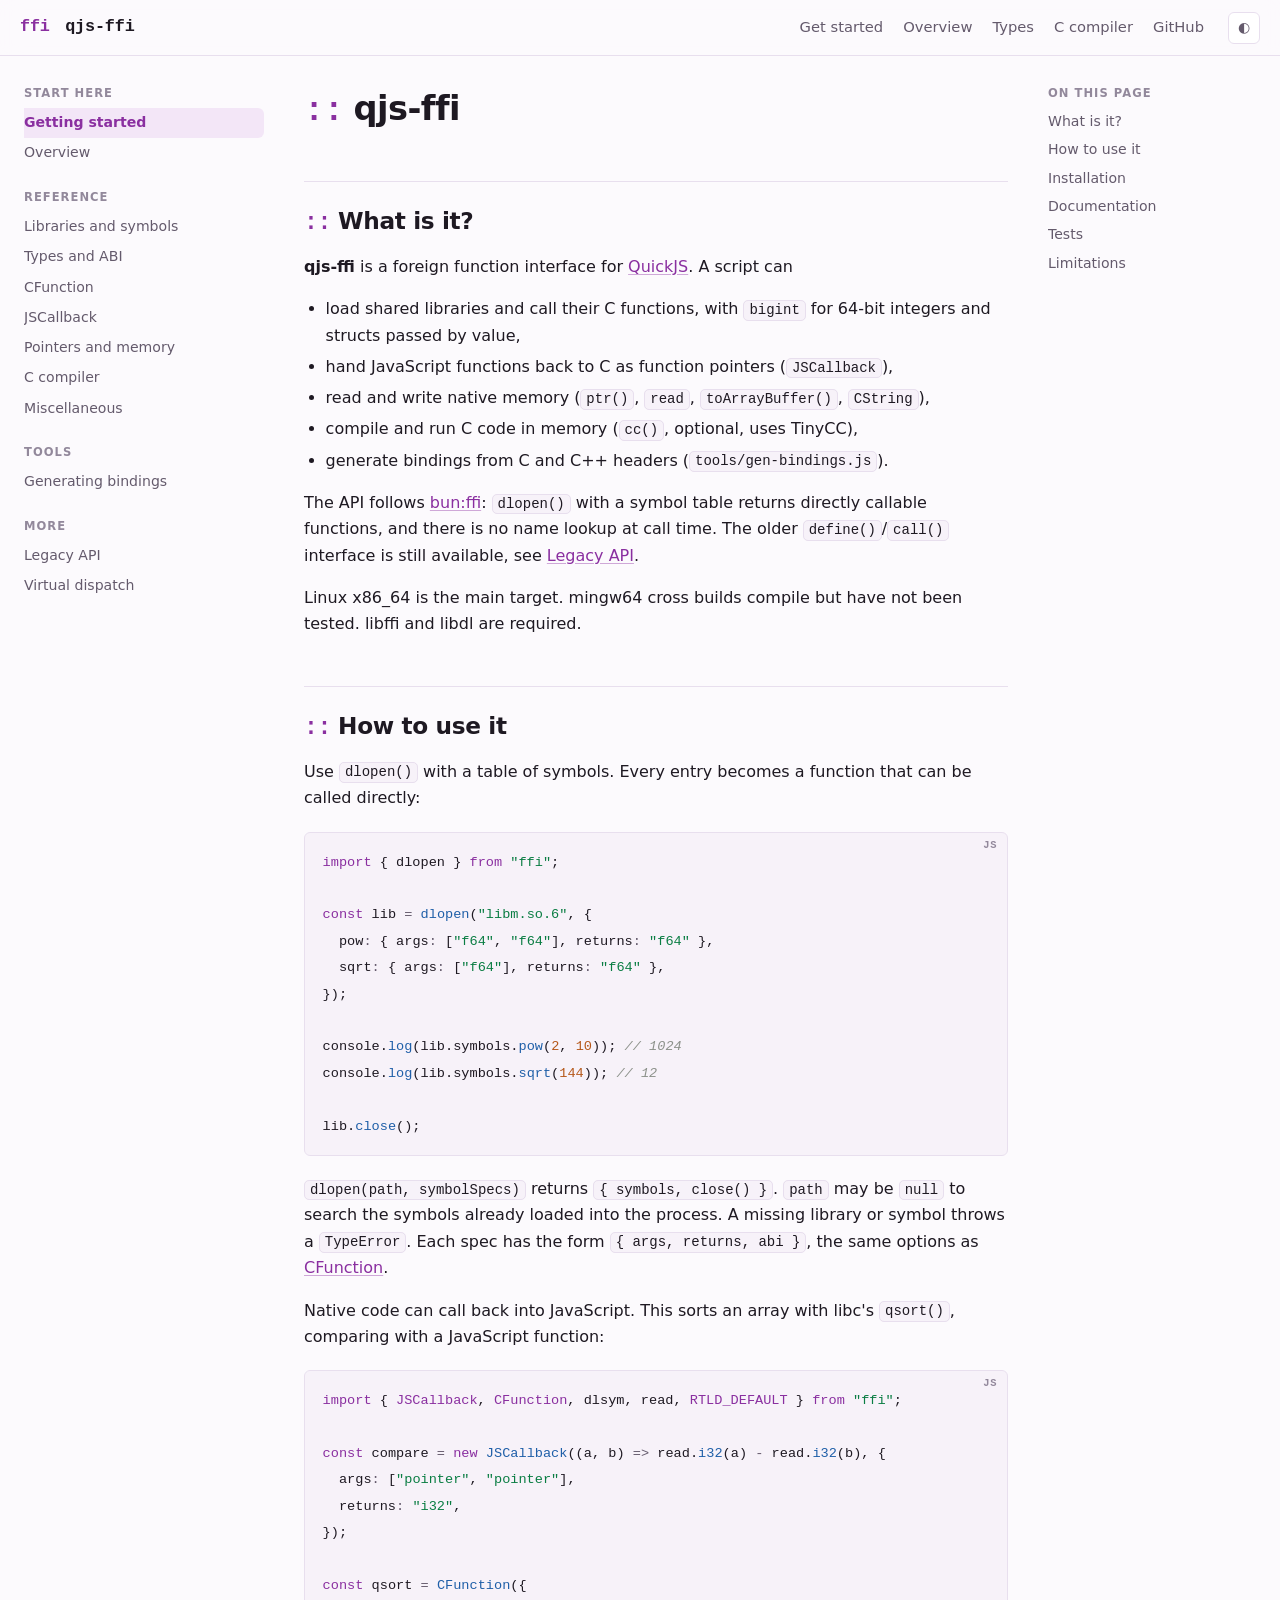
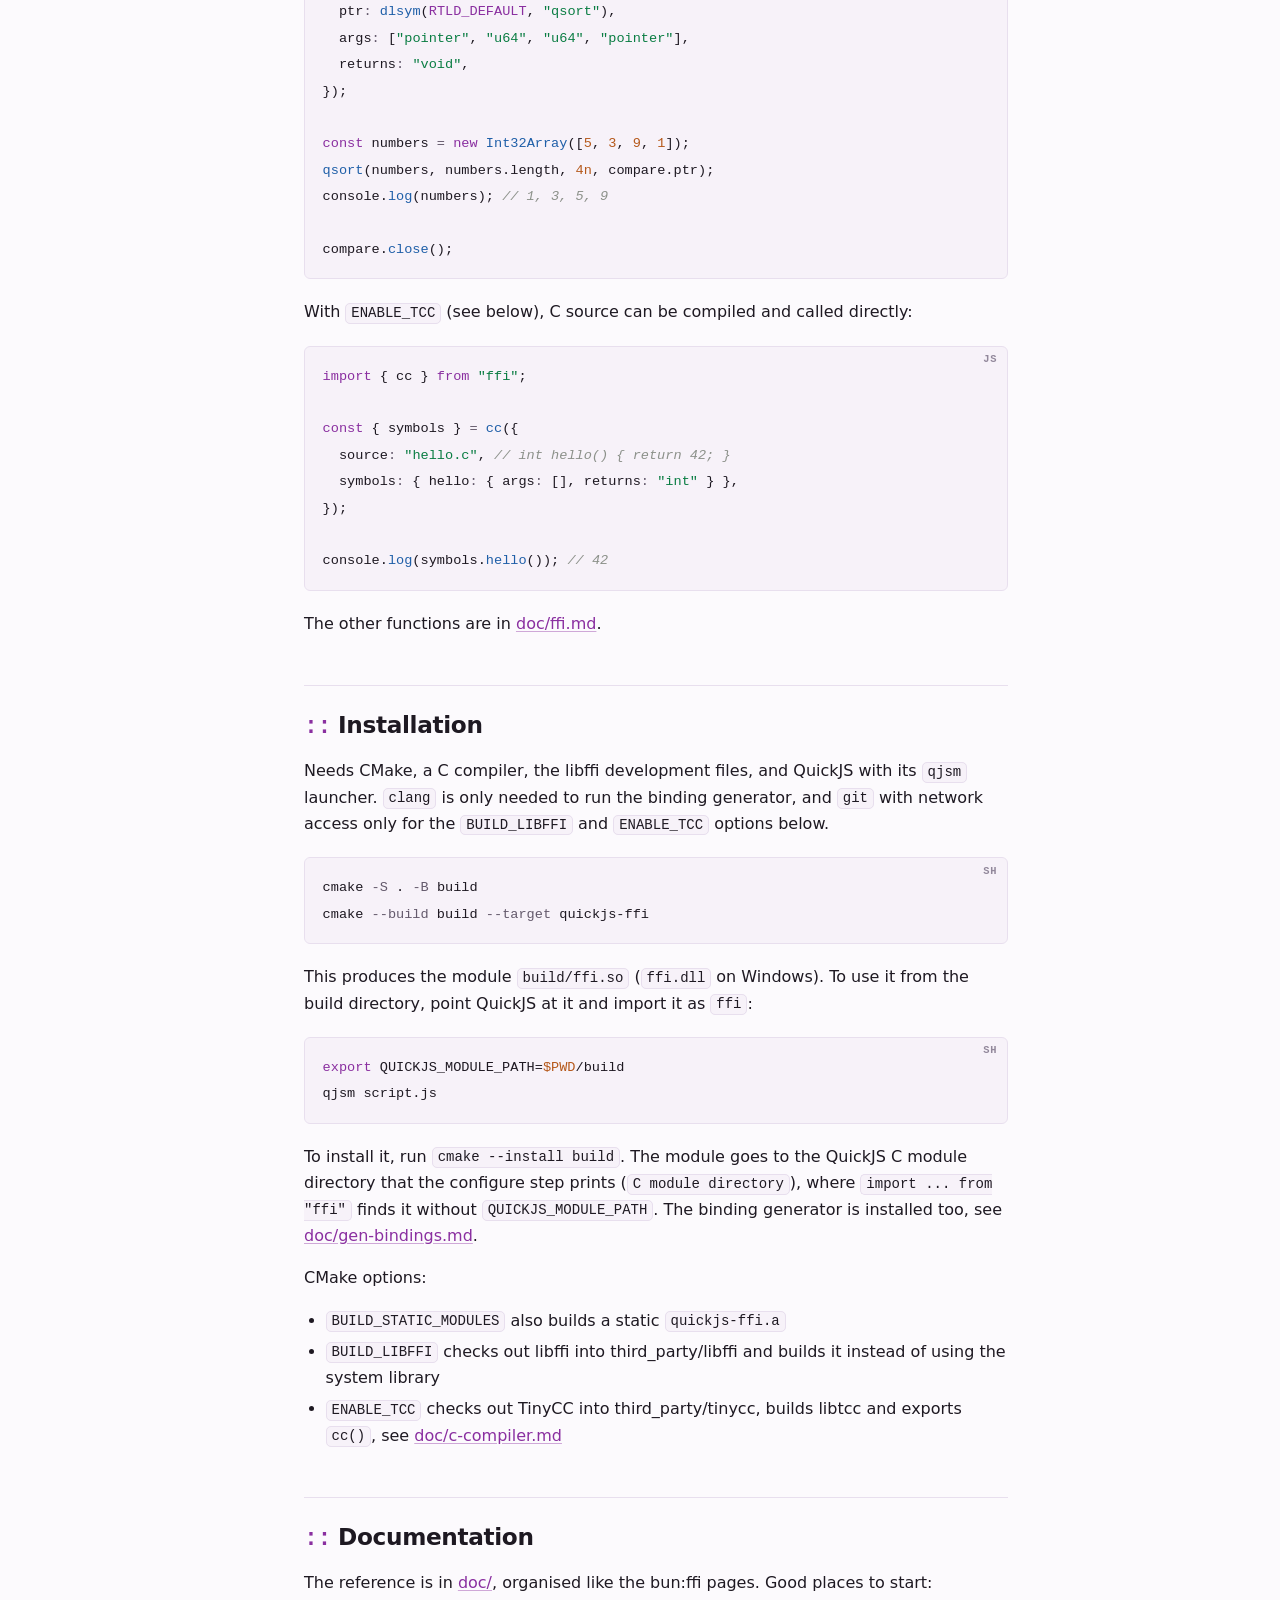
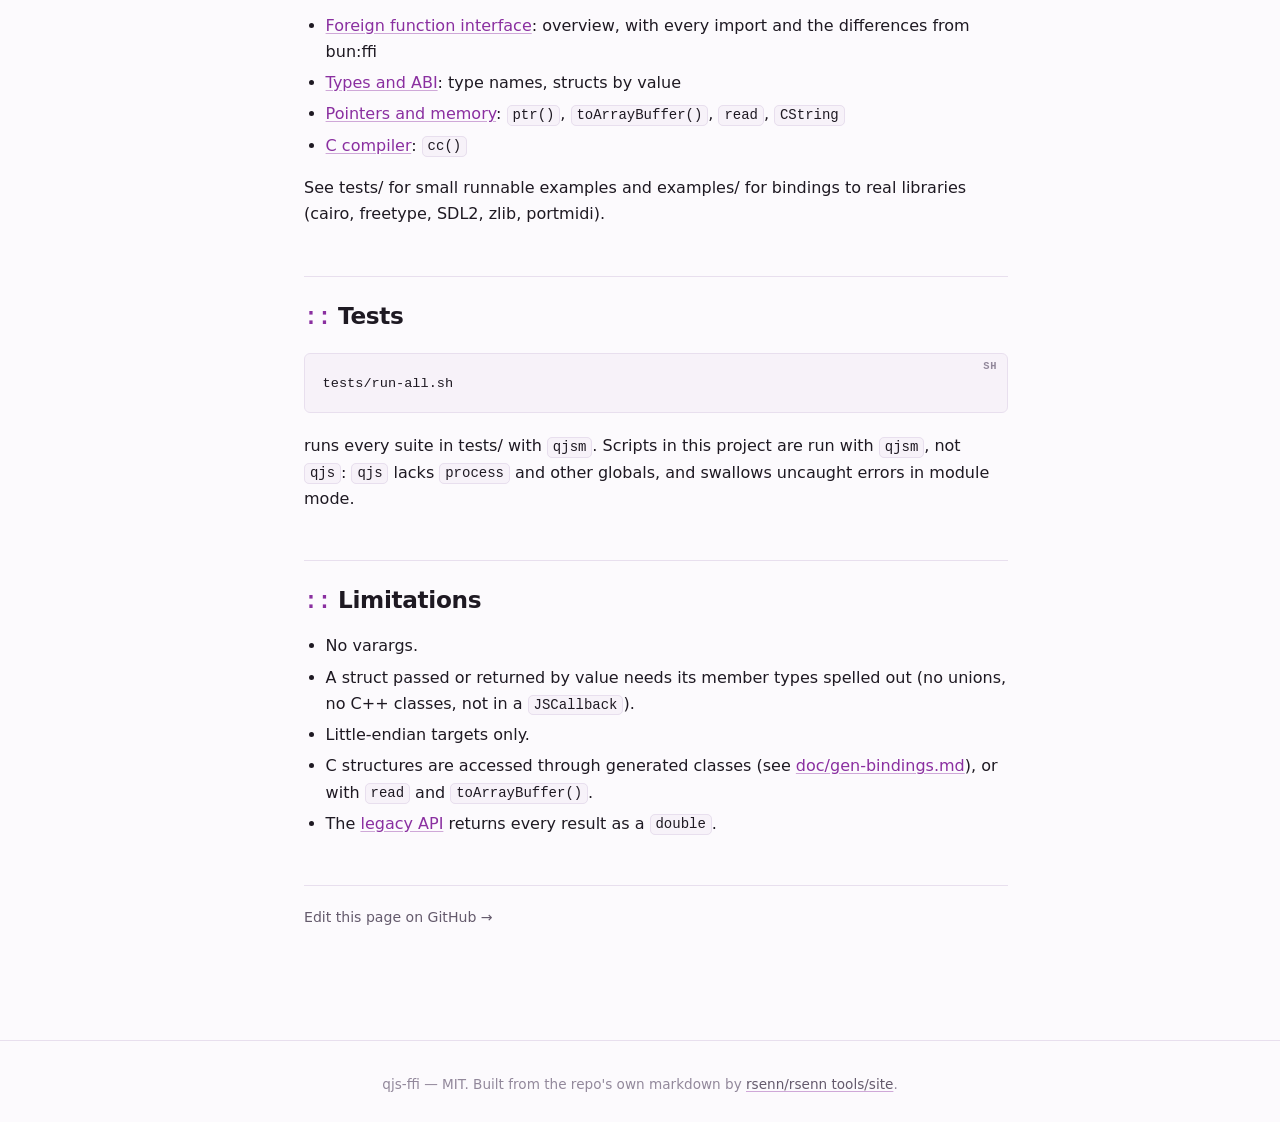
==== getting-started.html @ c6e8b4a4 "Sync qjs-ffi site Built from qjs-ffi@58e2143 (main) with rsenn/rsenn@9cdb2e8+dirty." ====
<!doctype html>
<html lang="en">
<head>
<meta charset="utf-8">
<meta name="viewport" content="width=device-width, initial-scale=1">
<title>qjs-ffi — qjs-ffi</title>
<meta name="description" content="qjs-ffi — Call any C library from QuickJS. libffi and dlopen as a loadable QuickJS module: define C prototypes, call functions, pass callbacks, plus ready-made bindings for cairo, SDL2, freetype, libcurl and more.">
<link rel="stylesheet" href="assets/base.css">
<link rel="stylesheet" href="assets/theme.css">
<link rel="icon" href="assets/favicon.svg" type="image/svg+xml">
<script>try{var t=localStorage.getItem('theme');if(t)document.documentElement.dataset.theme=t}catch(e){}</script>
</head>
<body class="has-sidebar" data-site="qjs-ffi" data-root="">
<header class="topbar">
  <a class="brand" href="index.html"><span class="mark">ffi</span> <span class="brand-name">qjs-ffi</span></a>
  <nav class="topnav">
    <a href="getting-started.html">Get started</a>
    <a href="docs/ffi.html">Overview</a>
    <a href="docs/types.html">Types</a>
    <a href="docs/c-compiler.html">C compiler</a>
    <a href="https://github.com/rsenn/qjs-ffi" target="_blank" rel="noopener">GitHub</a>
  </nav>
  <button class="themetoggle" type="button" aria-label="Toggle colour scheme">◐</button>
</header>
<div class="layout">
<aside class="sidebar"><div class="navgroup"><h3>Start here</h3><ul><li><a href="getting-started.html" class="here">Getting started</a></li><li><a href="docs/ffi.html">Overview</a></li></ul></div><div class="navgroup"><h3>Reference</h3><ul><li><a href="docs/dlopen.html">Libraries and symbols</a></li><li><a href="docs/types.html">Types and ABI</a></li><li><a href="docs/c-function.html">CFunction</a></li><li><a href="docs/js-callback.html">JSCallback</a></li><li><a href="docs/pointers.html">Pointers and memory</a></li><li><a href="docs/c-compiler.html">C compiler</a></li><li><a href="docs/misc.html">Miscellaneous</a></li></ul></div><div class="navgroup"><h3>Tools</h3><ul><li><a href="docs/gen-bindings.html">Generating bindings</a></li></ul></div><div class="navgroup"><h3>More</h3><ul><li><a href="docs/legacy.html">Legacy API</a></li><li><a href="docs/internals/cxx-virtual-dispatch.html">Virtual dispatch</a></li></ul></div></aside>
<main class="doc">
<article><h1 id="qjs-ffi"><a class="anchor" href="#qjs-ffi" aria-hidden="true">#</a>qjs-ffi</h1>
<h2 id="what-is-it"><a class="anchor" href="#what-is-it" aria-hidden="true">#</a>What is it?</h2>
<p><strong>qjs-ffi</strong> is a foreign function interface for
<a href="https://bellard.org/quickjs/" target="_blank" rel="noopener">QuickJS</a>. A script can</p>
<ul>
<li>load shared libraries and call their C functions, with <code>bigint</code> for 64-bit
integers and structs passed by value,</li>
<li>hand JavaScript functions back to C as function pointers (<code>JSCallback</code>),</li>
<li>read and write native memory (<code>ptr()</code>, <code>read</code>, <code>toArrayBuffer()</code>, <code>CString</code>),</li>
<li>compile and run C code in memory (<code>cc()</code>, optional, uses TinyCC),</li>
<li>generate bindings from C and C++ headers (<code>tools/gen-bindings.js</code>).</li>
</ul>
<p>The API follows <a href="https://bun.com/docs/runtime/ffi" target="_blank" rel="noopener">bun:ffi</a>: <code>dlopen()</code> with a
symbol table returns directly callable functions, and there is no name lookup at
call time. The older <code>define()</code>/<code>call()</code> interface is still available, see
<a href="docs/legacy.html">Legacy API</a>.</p>
<p>Linux x86_64 is the main target. mingw64 cross builds compile but have not been
tested. libffi and libdl are required.</p>
<h2 id="how-to-use-it"><a class="anchor" href="#how-to-use-it" aria-hidden="true">#</a>How to use it</h2>
<p>Use <code>dlopen()</code> with a table of symbols. Every entry becomes a function that can
be called directly:</p>
<div class="codeblock" data-lang="js"><pre><code class="language-js"><span class="t-kw">import</span> { <span class="t-id">dlopen</span> } <span class="t-kw">from</span> <span class="t-str">"ffi"</span>;

<span class="t-kw">const</span> <span class="t-id">lib</span> <span class="t-op">=</span> <span class="t-fn">dlopen</span>(<span class="t-str">"libm.so.6"</span>, {
  <span class="t-id">pow</span><span class="t-op">:</span> { <span class="t-id">args</span><span class="t-op">:</span> [<span class="t-str">"f64"</span>, <span class="t-str">"f64"</span>], <span class="t-id">returns</span><span class="t-op">:</span> <span class="t-str">"f64"</span> },
  <span class="t-id">sqrt</span><span class="t-op">:</span> { <span class="t-id">args</span><span class="t-op">:</span> [<span class="t-str">"f64"</span>], <span class="t-id">returns</span><span class="t-op">:</span> <span class="t-str">"f64"</span> },
});

<span class="t-id">console</span>.<span class="t-fn">log</span>(<span class="t-id">lib</span>.<span class="t-prop">symbols</span>.<span class="t-fn">pow</span>(<span class="t-num">2</span>, <span class="t-num">10</span>)); <span class="t-cm">// 1024</span>
<span class="t-id">console</span>.<span class="t-fn">log</span>(<span class="t-id">lib</span>.<span class="t-prop">symbols</span>.<span class="t-fn">sqrt</span>(<span class="t-num">144</span>)); <span class="t-cm">// 12</span>

<span class="t-id">lib</span>.<span class="t-fn">close</span>();</code></pre></div>
<p><code>dlopen(path, symbolSpecs)</code> returns <code>{ symbols, close() }</code>. <code>path</code> may be <code>null</code>
to search the symbols already loaded into the process. A missing library or
symbol throws a <code>TypeError</code>. Each spec has the form <code>{ args, returns, abi }</code>,
the same options as <a href="docs/c-function.html">CFunction</a>.</p>
<p>Native code can call back into JavaScript. This sorts an array with libc's
<code>qsort()</code>, comparing with a JavaScript function:</p>
<div class="codeblock" data-lang="js"><pre><code class="language-js"><span class="t-kw">import</span> { <span class="t-type">JSCallback</span>, <span class="t-type">CFunction</span>, <span class="t-id">dlsym</span>, <span class="t-id">read</span>, <span class="t-type">RTLD_DEFAULT</span> } <span class="t-kw">from</span> <span class="t-str">"ffi"</span>;

<span class="t-kw">const</span> <span class="t-id">compare</span> <span class="t-op">=</span> <span class="t-kw">new</span> <span class="t-fn">JSCallback</span>((<span class="t-id">a</span>, <span class="t-id">b</span>) <span class="t-op">=&gt;</span> <span class="t-id">read</span>.<span class="t-fn">i32</span>(<span class="t-id">a</span>) <span class="t-op">-</span> <span class="t-id">read</span>.<span class="t-fn">i32</span>(<span class="t-id">b</span>), {
  <span class="t-id">args</span><span class="t-op">:</span> [<span class="t-str">"pointer"</span>, <span class="t-str">"pointer"</span>],
  <span class="t-id">returns</span><span class="t-op">:</span> <span class="t-str">"i32"</span>,
});

<span class="t-kw">const</span> <span class="t-id">qsort</span> <span class="t-op">=</span> <span class="t-fn">CFunction</span>({
  <span class="t-id">ptr</span><span class="t-op">:</span> <span class="t-fn">dlsym</span>(<span class="t-type">RTLD_DEFAULT</span>, <span class="t-str">"qsort"</span>),
  <span class="t-id">args</span><span class="t-op">:</span> [<span class="t-str">"pointer"</span>, <span class="t-str">"u64"</span>, <span class="t-str">"u64"</span>, <span class="t-str">"pointer"</span>],
  <span class="t-id">returns</span><span class="t-op">:</span> <span class="t-str">"void"</span>,
});

<span class="t-kw">const</span> <span class="t-id">numbers</span> <span class="t-op">=</span> <span class="t-kw">new</span> <span class="t-fn">Int32Array</span>([<span class="t-num">5</span>, <span class="t-num">3</span>, <span class="t-num">9</span>, <span class="t-num">1</span>]);
<span class="t-fn">qsort</span>(<span class="t-id">numbers</span>, <span class="t-id">numbers</span>.<span class="t-prop">length</span>, <span class="t-num">4n</span>, <span class="t-id">compare</span>.<span class="t-prop">ptr</span>);
<span class="t-id">console</span>.<span class="t-fn">log</span>(<span class="t-id">numbers</span>); <span class="t-cm">// 1, 3, 5, 9</span>

<span class="t-id">compare</span>.<span class="t-fn">close</span>();</code></pre></div>
<p>With <code>ENABLE_TCC</code> (see below), C source can be compiled and called directly:</p>
<div class="codeblock" data-lang="js"><pre><code class="language-js"><span class="t-kw">import</span> { <span class="t-id">cc</span> } <span class="t-kw">from</span> <span class="t-str">"ffi"</span>;

<span class="t-kw">const</span> { <span class="t-id">symbols</span> } <span class="t-op">=</span> <span class="t-fn">cc</span>({
  <span class="t-id">source</span><span class="t-op">:</span> <span class="t-str">"hello.c"</span>, <span class="t-cm">// int hello() { return 42; }</span>
  <span class="t-id">symbols</span><span class="t-op">:</span> { <span class="t-id">hello</span><span class="t-op">:</span> { <span class="t-id">args</span><span class="t-op">:</span> [], <span class="t-id">returns</span><span class="t-op">:</span> <span class="t-str">"int"</span> } },
});

<span class="t-id">console</span>.<span class="t-fn">log</span>(<span class="t-id">symbols</span>.<span class="t-fn">hello</span>()); <span class="t-cm">// 42</span></code></pre></div>
<p>The other functions are in <a href="docs/ffi.html">doc/ffi.md</a>.</p>
<h2 id="installation"><a class="anchor" href="#installation" aria-hidden="true">#</a>Installation</h2>
<p>Needs CMake, a C compiler, the libffi development files, and QuickJS with its
<code>qjsm</code> launcher. <code>clang</code> is only needed to run the binding generator, and <code>git</code>
with network access only for the <code>BUILD_LIBFFI</code> and <code>ENABLE_TCC</code> options below.</p>
<div class="codeblock" data-lang="sh"><pre><code class="language-sh"><span class="t-id">cmake</span> <span class="t-op">-S</span> . <span class="t-op">-B</span> <span class="t-id">build</span>
<span class="t-id">cmake</span> <span class="t-op">--build</span> <span class="t-id">build</span> <span class="t-op">--target</span> <span class="t-id">quickjs-ffi</span></code></pre></div>
<p>This produces the module <code>build/ffi.so</code> (<code>ffi.dll</code> on Windows). To use it from
the build directory, point QuickJS at it and import it as <code>ffi</code>:</p>
<div class="codeblock" data-lang="sh"><pre><code class="language-sh"><span class="t-kw">export</span> <span class="t-id">QUICKJS_MODULE_PATH</span>=<span class="t-var">$PWD</span>/<span class="t-id">build</span>
<span class="t-id">qjsm</span> <span class="t-id">script.js</span></code></pre></div>
<p>To install it, run <code>cmake --install build</code>. The module goes to the QuickJS C
module directory that the configure step prints (<code>C module directory</code>), where
<code>import ... from "ffi"</code> finds it without <code>QUICKJS_MODULE_PATH</code>. The binding
generator is installed too, see <a href="docs/gen-bindings.html">doc/gen-bindings.md</a>.</p>
<p>CMake options:</p>
<ul>
<li><code>BUILD_STATIC_MODULES</code> also builds a static <code>quickjs-ffi.a</code></li>
<li><code>BUILD_LIBFFI</code> checks out libffi into third_party/libffi and builds it
instead of using the system library</li>
<li><code>ENABLE_TCC</code> checks out TinyCC into third_party/tinycc, builds libtcc and
exports <code>cc()</code>, see <a href="docs/c-compiler.html">doc/c-compiler.md</a></li>
</ul>
<h2 id="documentation"><a class="anchor" href="#documentation" aria-hidden="true">#</a>Documentation</h2>
<p>The reference is in <a href="https://github.com/rsenn/qjs-ffi/blob/main/doc/README.md" target="_blank" rel="noopener">doc/</a>, organised like the bun:ffi pages.
Good places to start:</p>
<ul>
<li><a href="docs/ffi.html">Foreign function interface</a>: overview, with every import and the
differences from bun:ffi</li>
<li><a href="docs/types.html">Types and ABI</a>: type names, structs by value</li>
<li><a href="docs/pointers.html">Pointers and memory</a>: <code>ptr()</code>, <code>toArrayBuffer()</code>, <code>read</code>,
<code>CString</code></li>
<li><a href="docs/c-compiler.html">C compiler</a>: <code>cc()</code></li>
</ul>
<p>See tests/ for small runnable examples and examples/ for bindings to real
libraries (cairo, freetype, SDL2, zlib, portmidi).</p>
<h2 id="tests"><a class="anchor" href="#tests" aria-hidden="true">#</a>Tests</h2>
<div class="codeblock" data-lang="sh"><pre><code class="language-sh"><span class="t-id">tests</span>/<span class="t-id">run-all.sh</span></code></pre></div>
<p>runs every suite in tests/ with <code>qjsm</code>. Scripts in this project are run with
<code>qjsm</code>, not <code>qjs</code>: <code>qjs</code> lacks <code>process</code> and other globals, and swallows
uncaught errors in module mode.</p>
<h2 id="limitations"><a class="anchor" href="#limitations" aria-hidden="true">#</a>Limitations</h2>
<ul>
<li>No varargs.</li>
<li>A struct passed or returned by value needs its member types spelled out (no
unions, no C++ classes, not in a <code>JSCallback</code>).</li>
<li>Little-endian targets only.</li>
<li>C structures are accessed through generated classes (see
<a href="docs/gen-bindings.html">doc/gen-bindings.md</a>), or with <code>read</code> and
<code>toArrayBuffer()</code>.</li>
<li>The <a href="docs/legacy.html">legacy API</a> returns every result as a <code>double</code>.</li>
</ul></article>
<p class="editlink"><a href="https://github.com/rsenn/qjs-ffi/blob/main/README.md">Edit this page on GitHub →</a></p>
</main>
<nav class="toc"><h3>On this page</h3><ul><li class="lvl2"><a href="#what-is-it">What is it?</a></li><li class="lvl2"><a href="#how-to-use-it">How to use it</a></li><li class="lvl2"><a href="#installation">Installation</a></li><li class="lvl2"><a href="#documentation">Documentation</a></li><li class="lvl2"><a href="#tests">Tests</a></li><li class="lvl2"><a href="#limitations">Limitations</a></li></ul></nav>
</div>
<footer class="sitefoot">
  <p>qjs-ffi — MIT. Built from the repo's own markdown by
     <a href="https://github.com/rsenn/rsenn/tree/main/tools/site">rsenn/rsenn tools/site</a>.</p>
</footer>
<script>
document.querySelector('.themetoggle').addEventListener('click', function () {
  var d = document.documentElement;
  var dark = d.dataset.theme ? d.dataset.theme === 'dark'
    : matchMedia('(prefers-color-scheme: dark)').matches;
  d.dataset.theme = dark ? 'light' : 'dark';
  try { localStorage.setItem('theme', d.dataset.theme); } catch (e) {}
});
</script>
</body>
</html>
---- assets/base.css ----
/* rsenn project sites — base stylesheet, shared by every site.
 *
 * Design contract (see tools/site/README.md, "Theming"):
 *   - Every colour, font and shape is a custom property on :root, defined ONCE
 *     with light-dark(light, dark). color-scheme follows the OS, and the header
 *     toggle pins it through [data-theme]. A site's theme.css therefore
 *     overrides a token in one place instead of three.
 *   - theme.css is loaded after this file and may also add rules; the hooks it
 *     is expected to use are listed in the "imprint hooks" block below.
 *   - Markup vocabulary: shell/doc pages (.topbar .layout .sidebar .doc .toc),
 *     landing pages (.hero .section .cards .grid .split .checks .note, plus the
 *     centred variant .hero-center with .badges/.promise/.demo/.start), and the
 *     playground (.play*). Both landing vocabularies are supported.
 */

:root {
  color-scheme: light dark;

  --bg:          light-dark(#fbfbfa, #14161a);
  --bg-raised:   light-dark(#ffffff, #1a1d22);
  --bg-sunken:   light-dark(#f2f2f0, #101216);
  --bg-code:     light-dark(#f6f6f4, #1a1d22);
  --fg:          light-dark(#1b1c1a, #e6e8e3);
  --fg-muted:    light-dark(#5e625c, #9aa0a6);
  --fg-faint:    light-dark(#8c918a, #6d747b);
  --line:        light-dark(#e2e3df, #272b31);
  --line-strong: light-dark(#cdcfc9, #3a3f47);

  --accent:      light-dark(#0b7c72, #3fd0bd);
  --accent-fg:   light-dark(#ffffff, #0d1114);
  --accent-soft: light-dark(#e2f2f0, #17302f);

  /* syntax colours: t-kw t-str t-num t-cm t-fn t-type t-atom t-op t-var t-pre */
  --t-kw:   light-dark(#8a3ba8, #c792ea);
  --t-str:  light-dark(#0a7d43, #9ad48a);
  --t-num:  light-dark(#b5581a, #f0a05a);
  --t-cm:   light-dark(#8c918a, #6d747b);
  --t-fn:   light-dark(#1c5fbe, #82aaff);
  --t-type: var(--accent);
  --t-atom: var(--t-num);
  --t-op:   var(--fg-muted);
  --t-var:  var(--t-num);
  --t-pre:  var(--t-kw);

  /* terminal panes (playground output) */
  --term-bg: light-dark(#16151a, #0d0d11);
  --term-fg: #e6e4de;
  --ok:  #7fd18a;
  --bad: #e08a8a;

  /* type and shape */
  --mono: ui-monospace, "SF Mono", "JetBrains Mono", "Fira Code", Menlo, Consolas, monospace;
  --sans: system-ui, -apple-system, "Segoe UI", Inter, Roboto, "Helvetica Neue", sans-serif;
  --font-display: var(--sans);   /* h1/h2 of docs and landing */
  --font-brand: var(--mono);     /* topbar brand and hero title */
  --heading-tracking: -0.015em;
  --radius: 8px;
  --w-side: 15rem;
  --w-toc: 13rem;
  --wide: 1180px;

  /* imprint hooks: decoration a theme can switch on without touching rules */
  --hero-bg: none;               /* any CSS background, e.g. a gradient/pattern */
  --hero-fg: var(--fg);
  --topbar-bg: color-mix(in srgb, var(--bg) 85%, transparent);
  --mark-bg: transparent;        /* brand mark chip */
  --mark-fg: var(--accent);
  --mark-pad: 0;
  --card-bg: var(--bg-raised);
  --card-shadow: none;
  --h2-rule: 1px solid var(--line);
  --logo-h: 1.7rem;              /* height of the header logo (config.art.logo) */
  --wallpaper-opacity: 0.35;     /* live background (config.art.wallpaper) */
  --wallpaper-veil: 78%;         /* how opaque the reading column is over it */
}

:root[data-theme="light"] { color-scheme: light; }
:root[data-theme="dark"]  { color-scheme: dark; }

/* legacy aliases: hand-written landing/play markup predates the token rename */
:root {
  --bg-soft: var(--bg-sunken);
  --fg-soft: var(--fg-muted);
}

*, *::before, *::after { box-sizing: border-box; }

html { scroll-behavior: smooth; scroll-padding-top: 5rem; }

body {
  margin: 0;
  background: var(--bg);
  color: var(--fg);
  font: 16px/1.65 var(--sans);
  -webkit-text-size-adjust: 100%;
}

a { color: var(--accent); text-decoration-color: color-mix(in srgb, var(--accent) 40%, transparent); text-underline-offset: 2px; }
a:hover { text-decoration-color: currentColor; }

/* ------------------------------------------------------------------ topbar */

.topbar {
  position: sticky;
  top: 0;
  z-index: 20;
  display: flex;
  align-items: center;
  gap: 1.5rem;
  padding: 0 1.25rem;
  height: 3.5rem;
  background: var(--topbar-bg);
  backdrop-filter: blur(10px);
  border-bottom: 1px solid var(--line);
}

.brand {
  font: 600 1.05rem/1 var(--font-brand);
  color: var(--fg);
  text-decoration: none;
  letter-spacing: -0.01em;
  white-space: nowrap;
}
.brand .mark {
  display: inline-block;
  color: var(--mark-fg);
  background: var(--mark-bg);
  border-radius: 5px;
  padding: var(--mark-pad);
  margin-right: 0.35rem;
}

.topnav { display: flex; gap: 1.25rem; flex-wrap: wrap; margin-left: auto; font-size: 0.92rem; }
.topnav a { color: var(--fg-muted); text-decoration: none; }
.topnav a:hover { color: var(--accent); }

.brand .logo { display: inline-flex; height: var(--logo-h); margin-right: 0.5rem; vertical-align: middle; }
.brand .logo svg, .brand .logo img { height: 100%; width: auto; }

/* ---------------------------------------------------------- live wallpaper */
/* The svg is inlined so its shapes can use var(--accent) etc. It sits behind
   everything; the page background moves from body to html to stay visible. */

.wallpaper { position: fixed; inset: 0; z-index: -1; pointer-events: none; overflow: hidden; opacity: var(--wallpaper-opacity); }
.wallpaper svg { display: block; width: 100%; height: 100%; }
html:has(.wallpaper) { background: var(--bg); }
body:has(.wallpaper) { background: transparent; }
.wallpaper ~ .layout .doc {
  background: color-mix(in srgb, var(--bg) var(--wallpaper-veil), transparent);
  border-radius: var(--radius);
  padding: 0.25rem 1.25rem 1rem;
}

/* ------------------------------------------------------------------ search */

.search { position: relative; width: 16rem; max-width: 30vw; }
.search input {
  width: 100%;
  font: 0.88rem/1 var(--sans);
  color: var(--fg);
  background: var(--bg-sunken);
  border: 1px solid var(--line);
  border-radius: var(--radius);
  padding: 0.45rem 0.7rem;
}
.search input:focus { outline: none; border-color: var(--accent); }
.search input::-webkit-search-cancel-button { cursor: pointer; }

.search-results {
  position: absolute;
  top: calc(100% + 0.4rem);
  left: 0;
  width: max(100%, 22rem);
  max-height: 60vh;
  overflow-y: auto;
  background: var(--bg-raised);
  border: 1px solid var(--line-strong);
  border-radius: var(--radius);
  box-shadow: 0 12px 32px -12px rgba(0, 0, 0, 0.35);
  z-index: 30;
}
.search-results a {
  display: flex;
  flex-direction: column;
  gap: 0.1rem;
  padding: 0.5rem 0.8rem;
  text-decoration: none;
  border-bottom: 1px solid var(--line);
}
.search-results a:last-child { border-bottom: 0; }
.search-results a:hover, .search-results a.active { background: var(--bg-sunken); }
.search-results .sr-title { color: var(--fg); font: 600 0.88rem/1.3 var(--mono); }
.search-results .sr-meta { color: var(--fg-faint); font-size: 0.76rem; }

.themetoggle {
  border: 1px solid var(--line);
  background: var(--bg-raised);
  color: var(--fg-muted);
  border-radius: var(--radius);
  width: 2rem;
  height: 2rem;
  font-size: 0.9rem;
  cursor: pointer;
  line-height: 1;
}
.themetoggle:hover { color: var(--fg); border-color: var(--line-strong); }

/* ------------------------------------------------------------------ layout */

.layout {
  display: grid;
  grid-template-columns: var(--w-side) minmax(0, 1fr) var(--w-toc);
  gap: 2.5rem;
  max-width: 84rem;
  margin: 0 auto;
  padding: 2rem 1.5rem 4rem;
  align-items: start;
}

.sidebar, .toc {
  position: sticky;
  top: 4.5rem;
  max-height: calc(100vh - 6rem);
  overflow-y: auto;
  font-size: 0.88rem;
}

.navgroup { margin-bottom: 1.5rem; }
.navgroup h3, .toc h3 {
  margin: 0 0 0.5rem;
  font: 600 0.72rem/1 var(--sans);
  letter-spacing: 0.09em;
  text-transform: uppercase;
  color: var(--fg-faint);
}
.navgroup ul, .toc ul { list-style: none; margin: 0; padding: 0; }
.navgroup li a {
  display: block;
  padding: 0.22rem 0.6rem;
  margin-left: -0.6rem;
  border-radius: 6px;
  color: var(--fg-muted);
  text-decoration: none;
}
.navgroup li a:hover { background: var(--bg-sunken); color: var(--fg); }
.navgroup li a.here { background: var(--accent-soft); color: var(--accent); font-weight: 600; }

.toc li a { display: block; padding: 0.16rem 0; color: var(--fg-muted); text-decoration: none; }
.toc li a:hover { color: var(--accent); }
.toc li.lvl3 a { padding-left: 0.9rem; font-size: 0.84rem; }

.doc { min-width: 0; }

/* -------------------------------------------------------------- typography */

.doc h1, .doc h2, .doc h3, .doc h4, .doc h5, .doc h6 {
  font-family: var(--font-display);
  line-height: 1.25;
  letter-spacing: var(--heading-tracking);
  scroll-margin-top: 5rem;
  position: relative;
}
.doc h1 { font-size: 2.1rem; margin: 0 0 1.5rem; }
.doc h2 { font-size: 1.45rem; margin: 3rem 0 1rem; padding-top: 1.5rem; border-top: var(--h2-rule); }
.doc h3 { font-size: 1.12rem; margin: 2rem 0 0.75rem; }
.doc h4 { font-size: 1rem; margin: 1.5rem 0 0.5rem; color: var(--fg-muted); }

.doc h1 code, .doc h2 code, .doc h3 code, .doc h4 code {
  font-size: 0.92em;
  background: none;
  padding: 0;
  border: 0;
  color: inherit;
}

.anchor {
  position: absolute;
  left: -1.1rem;
  color: var(--fg-faint);
  text-decoration: none;
  opacity: 0;
  font-weight: 400;
}
h1:hover > .anchor, h2:hover > .anchor, h3:hover > .anchor, h4:hover > .anchor, .anchor:focus { opacity: 1; }

.doc p, .doc li { overflow-wrap: break-word; }
.doc ul, .doc ol { padding-left: 1.35rem; }
.doc li { margin: 0.3rem 0; }
.doc li > ul, .doc li > ol { margin: 0.3rem 0; }
.doc hr { border: 0; border-top: 1px solid var(--line); margin: 2.5rem 0; }
.doc blockquote { margin: 1rem 0; padding-left: 1rem; border-left: 3px solid var(--line); color: var(--fg-muted); }

/* -------------------------------------------------------------------- code */

code, pre, kbd { font-family: var(--mono); }

code {
  font-size: 0.875em;
  background: var(--bg-code);
  border: 1px solid var(--line);
  border-radius: 5px;
  padding: 0.1em 0.35em;
}

pre {
  background: var(--bg-code);
  border: 1px solid var(--line);
  border-radius: var(--radius);
  padding: 1rem 1.1rem;
  overflow-x: auto;
  margin: 1.25rem 0;
}
pre code { background: none; border: 0; padding: 0; font-size: 0.85rem; line-height: 1.6; }

.codeblock {
  position: relative;
  margin: 1.25rem 0;
  background: var(--bg-code);
  border: 1px solid var(--line);
  border-radius: var(--radius);
  overflow: hidden;
}
.codeblock[data-lang]::after {
  content: attr(data-lang);
  position: absolute;
  top: 0.45rem;
  right: 0.6rem;
  font: 600 0.65rem/1 var(--mono);
  letter-spacing: 0.08em;
  text-transform: uppercase;
  color: var(--fg-faint);
}
.codeblock pre { margin: 0; padding: 1rem 1.1rem; overflow-x: auto; border: 0; border-radius: 0; background: none; }
.codeblock code { background: none; border: 0; padding: 0; font-size: 0.85rem; line-height: 1.6; color: var(--fg); }

.t-kw, .t-keyword { color: var(--t-kw); }
.t-str, .t-string { color: var(--t-str); }
.t-num, .t-number { color: var(--t-num); }
.t-cm, .t-comment { color: var(--t-cm); font-style: italic; }
.t-fn, .t-builtin { color: var(--t-fn); }
.t-type { color: var(--t-type); }
.t-atom { color: var(--t-atom); }
.t-op { color: var(--t-op); }
.t-var { color: var(--t-var); }
.t-pre, .t-preproc { color: var(--t-pre); }
.t-prop, .t-id { color: inherit; }

/* ------------------------------------------------------------------ tables */

.tablewrap { overflow-x: auto; margin: 1.25rem 0; border: 1px solid var(--line); border-radius: var(--radius); }
table { border-collapse: collapse; width: 100%; font-size: 0.9rem; }
th, td { text-align: left; padding: 0.55rem 0.9rem; border-bottom: 1px solid var(--line); vertical-align: top; }
thead th { background: var(--bg-sunken); font-weight: 600; white-space: nowrap; }
tbody tr:last-child td { border-bottom: 0; }
td code { white-space: nowrap; }

/* member-table anchors: one per documented function/property/constant */
td:has(> .member-anchor) { position: relative; }
.member-anchor {
  margin-left: 0.4rem;
  color: var(--fg-faint);
  text-decoration: none;
  opacity: 0;
  font-weight: 400;
}
tr:hover .member-anchor, td:has(> .member-anchor):hover .member-anchor { opacity: 1; }
td code:target { background: var(--accent-soft); border-color: var(--accent); }

.editlink { margin-top: 3rem; padding-top: 1.25rem; border-top: 1px solid var(--line); font-size: 0.88rem; }
.editlink a { color: var(--fg-muted); text-decoration: none; }
.editlink a:hover { color: var(--accent); }

/* ----------------------------------------------------------------- landing */

.landing main, .landing > section { max-width: 68rem; margin: 0 auto; padding: 0 1.5rem; }
.landing > section { max-width: var(--wide); padding: 0 clamp(1rem, 4vw, 2.5rem); }
.landing h2 { font-family: var(--font-display); }

.hero {
  padding: 4.5rem 0 3.5rem;
  display: grid;
  grid-template-columns: minmax(0, 1fr) minmax(0, 1fr);
  gap: 3rem;
  align-items: center;
  background: var(--hero-bg);
  color: var(--hero-fg);
}
.hero h1 {
  font: 700 clamp(2.2rem, 5vw, 3.1rem)/1.1 var(--font-display);
  letter-spacing: -0.03em;
  margin: 0 0 1rem;
}
.hero .lede { font-size: 1.12rem; color: var(--fg-muted); margin: 0 0 1.5rem; max-width: 34rem; }
.hero .codeblock { margin: 0; box-shadow: 0 10px 40px -20px rgba(0, 0, 0, 0.45); }

/* centred hero: a title over a tagline, no sample beside it */
.hero.hero-center { display: block; text-align: center; padding-top: clamp(2.5rem, 7vw, 5rem); }
.hero-center h1 { font: 700 clamp(3rem, 9vw, 5.5rem)/1 var(--font-brand); letter-spacing: -0.045em; }
.tagline { max-width: 46rem; margin: 0 auto; font-size: clamp(1.05rem, 2.2vw, 1.3rem); color: var(--fg-muted); }
.hero-center .cta { justify-content: center; margin: 2rem 0 1.5rem; }

.eyebrow {
  display: inline-block;
  font: 600 0.7rem/1 var(--mono);
  letter-spacing: 0.12em;
  text-transform: uppercase;
  color: var(--accent);
  background: var(--accent-soft);
  border-radius: 999px;
  padding: 0.4rem 0.7rem;
  margin-bottom: 1.25rem;
}

.cta { display: flex; flex-wrap: wrap; gap: 0.75rem; }
.btn {
  display: inline-block;
  padding: 0.6rem 1.1rem;
  border-radius: var(--radius);
  font-size: 0.95rem;
  font-weight: 600;
  text-decoration: none;
  border: 1px solid var(--line-strong);
  color: var(--fg);
}
.btn:hover { border-color: var(--accent); color: var(--accent); }
.btn.primary { background: var(--accent); border-color: var(--accent); color: var(--accent-fg); }
.btn.primary:hover { color: var(--accent-fg); filter: brightness(1.08); }
.btn.ghost { background: none; }

.badges {
  list-style: none;
  display: flex;
  flex-wrap: wrap;
  gap: 0.5rem 2rem;
  justify-content: center;
  padding: 0;
  margin: 0 0 1rem;
  color: var(--fg-faint);
  font-size: 0.9rem;
}
.badges b { color: var(--fg); font-family: var(--mono); }

.section { padding: 3.5rem 0; border-top: 1px solid var(--line); }
.section > h2 { font-size: 1.6rem; letter-spacing: -0.02em; margin: 0 0 0.5rem; }
.section > .sub { color: var(--fg-muted); margin: 0 0 2rem; max-width: 44rem; }

/* section-per-block landing (centred variant): rule + heading + prose */
.landing > section:not(.hero) h2 { font-size: clamp(1.4rem, 3vw, 1.9rem); letter-spacing: -0.02em; margin: 3.5rem 0 1.5rem; }
.promise, .status { border-top: 1px solid var(--line); padding-top: 0.5rem; }
.promise p, .status p, .demo p, .start p { max-width: 46rem; color: var(--fg-muted); }
.promise b, .status b { color: var(--fg); }
.sample { margin: 0 0 1.2rem; }

.grid, .cards { display: grid; gap: 1.25rem; grid-template-columns: repeat(auto-fit, minmax(15rem, 1fr)); }
.cards { grid-template-columns: repeat(auto-fit, minmax(17rem, 1fr)); }
.card {
  background: var(--card-bg);
  border: 1px solid var(--line);
  border-radius: var(--radius);
  box-shadow: var(--card-shadow);
  padding: 1.25rem;
}
.card h3 { margin: 0 0 0.4rem; font-size: 1rem; letter-spacing: -0.01em; }
.card p { margin: 0; color: var(--fg-muted); font-size: 0.92rem; }
.cards .card p { margin: 0 0 0.8rem; }
.card .more { font-size: 0.9rem; font-weight: 600; }
.card .ico { display: block; font-size: 1.1rem; margin-bottom: 0.6rem; color: var(--accent); font-family: var(--mono); }

.split { display: grid; grid-template-columns: repeat(auto-fit, minmax(20rem, 1fr)); gap: 2rem; }
.split h3 { margin: 0 0 0.5rem; font-size: 1.05rem; }
.split p { color: var(--fg-muted); margin: 0 0 1rem; }

.checks { list-style: none; padding: 0; margin: 0; }
.checks li { padding-left: 1.5rem; position: relative; margin: 0.5rem 0; color: var(--fg-muted); }
.checks li::before { content: "→"; position: absolute; left: 0; color: var(--accent); font-family: var(--mono); }
.checks strong { color: var(--fg); font-weight: 600; }

.note {
  border: 1px solid var(--line);
  border-left: 3px solid var(--accent);
  background: var(--bg-raised);
  border-radius: var(--radius);
  padding: 1rem 1.25rem;
  color: var(--fg-muted);
  font-size: 0.92rem;
}
.note strong { color: var(--fg); }

.sizes { border-collapse: collapse; width: 100%; max-width: 34rem; margin: 1.5rem 0 0.6rem; font-size: 0.95rem; }
.sizes th, .sizes td { text-align: left; padding: 0.45rem 0.8rem; border-bottom: 1px solid var(--line); }
.sizes th { color: var(--fg-faint); font-weight: 600; font-size: 0.85rem; text-transform: uppercase; letter-spacing: 0.04em; background: none; }
.sizes td:nth-child(2) { font-family: var(--mono); }
.sizes tr.me td { background: var(--accent-soft); font-weight: 600; }
.fineprint { color: var(--fg-faint); font-size: 0.85rem; }

/* tabbed hero example (qjs-lws) */
.hero-example .tab-btn { font: 600 0.8rem var(--mono); padding: 0.35rem 0.8rem; border: 1px solid var(--line); border-radius: 6px 6px 0 0; background: none; color: var(--fg-muted); cursor: pointer; }
.hero-example .tab-btn:hover { color: var(--fg); }
.hero-example .tab-btn.active { color: var(--accent-fg); background: var(--accent); border-color: var(--accent); }
.hero-example .tab-pane { display: none; }
.hero-example .tab-pane.active { display: block; }

/* ---------------------------------------------------------------- playground */

.play .playhead, .play .playgrid { max-width: var(--wide); margin: 0 auto; padding: 0 clamp(1rem, 4vw, 2.5rem); }
.play .playhead { padding-top: 2.5rem; }
.play .playhead h1 { font: 700 2.4rem/1 var(--font-brand); letter-spacing: -0.03em; margin: 0 0 0.8rem; }
.play .playhead p { max-width: 46rem; color: var(--fg-muted); }

.playgrid { display: grid; gap: 1.5rem; grid-template-columns: repeat(auto-fit, minmax(22rem, 1fr)); margin-top: 1.5rem; }
.playgrid[hidden] { display: none; }

/* spans every column of the grid: panels that need the full playground width */
.playfull { grid-column: 1 / -1; }
.playsrc.wide { min-height: 16rem; }
.playcol { min-width: 0; display: flex; flex-direction: column; }
.playcol label { font-size: 0.75rem; text-transform: uppercase; letter-spacing: 0.06em; color: var(--fg-faint); margin-bottom: 0.4rem; }

.playsrc {
  width: 100%;
  min-height: 19rem;
  resize: vertical;
  background: var(--bg-code);
  color: var(--fg);
  border: 1px solid var(--line);
  border-radius: var(--radius);
  padding: 1rem;
  font: 0.875rem/1.55 var(--mono);
}
.playsrc:focus { outline: 2px solid var(--accent); outline-offset: -1px; }
.playsrc[readonly] { color: var(--fg-muted); }
.playsrc.bad { border-color: var(--bad); }

.term {
  background: var(--term-bg);
  color: var(--term-fg);
  border-color: transparent;
  min-height: 19rem;
  max-height: 19rem;
  overflow: auto;
  white-space: pre-wrap;
  font-size: 0.875rem;
  margin: 0;
}

.playbar { display: flex; align-items: center; gap: 1rem; margin-top: 0.8rem; flex-wrap: wrap; }
.examples { color: var(--fg-faint); font-size: 0.88rem; }
.examples a { margin-left: 0.5rem; }
.exit { display: block; margin-top: 0.8rem; color: var(--ok); font-size: 0.8rem; }
.exit.bad { color: var(--bad); }

.playtabs { display: flex; gap: 0.5rem; max-width: var(--wide); margin: 1.5rem auto 0; padding: 0 clamp(1rem, 4vw, 2.5rem); }
.playtab, .astmodetab {
  font: 500 0.85rem var(--mono);
  padding: 0.45rem 1rem;
  border: 1px solid var(--line);
  border-radius: 6px;
  background: none;
  color: var(--fg-muted);
  cursor: pointer;
}
.astmodetab { font-size: 0.8rem; padding: 0.3rem 0.7rem; }
.playtab:hover, .astmodetab:hover { color: var(--fg); border-color: var(--accent); }
.playtab.active, .astmodetab.active { color: var(--accent-fg); background: var(--accent); border-color: var(--accent); }
.astmodetabs { display: flex; gap: 0.4rem; margin: 0.8rem 0 0.6rem; }

.rename-label { font-size: 0.8rem; color: var(--fg-faint); }
.playbar input[type="text"] {
  font: 0.85rem var(--mono);
  padding: 0.3rem 0.5rem;
  border: 1px solid var(--line);
  border-radius: 6px;
  background: var(--bg-code);
  color: var(--fg);
}

.asttree { overflow: auto; font-size: 0.8rem; padding: 0.75rem; }
.asttree summary { cursor: pointer; color: var(--accent); }
.asttree .astbody { margin-left: 1.1rem; border-left: 1px dashed var(--line); padding-left: 0.6rem; }
.asttree .astrow { margin: 0.15rem 0; }
.asttree .astkey { color: var(--fg-faint); margin-right: 0.3rem; }
.asttree .astleaf { color: var(--fg-muted); }

/* ------------------------------------------------------------------ footer */

.sitefoot {
  border-top: 1px solid var(--line);
  margin-top: 2rem;
  padding: 2rem 1.5rem 3rem;
  text-align: center;
  color: var(--fg-faint);
  font-size: 0.85rem;
}
.sitefoot p { margin: 0; }
.sitefoot a { color: var(--fg-muted); }

/* -------------------------------------------------------------- responsive */

@media (max-width: 68rem) {
  .layout { grid-template-columns: var(--w-side) minmax(0, 1fr); }
  .toc { display: none; }
  .hero { grid-template-columns: minmax(0, 1fr); gap: 2rem; padding-top: 3rem; }
}

@media (max-width: 48rem) {
  .layout { grid-template-columns: minmax(0, 1fr); gap: 1.5rem; padding-top: 1.25rem; }
  .sidebar {
    position: static;
    max-height: none;
    border: 1px solid var(--line);
    border-radius: var(--radius);
    padding: 1rem 1.25rem;
    background: var(--bg-raised);
  }
  .navgroup { margin-bottom: 1rem; }
  .topnav { gap: 0.9rem; font-size: 0.85rem; }
  .doc h1 { font-size: 1.7rem; }
  .anchor, .member-anchor { display: none; }
  .topbar { flex-wrap: wrap; height: auto; gap: 0.75rem; padding: 0.6rem 0.9rem; }
  .search { order: 3; width: 100%; max-width: none; }
  .search-results { width: 100%; }
}
---- assets/theme.css ----
/* qjs-ffi — a bridge between two worlds. Purple-magenta on plum ink,
   C's "::" scope operator before headings, a dot grid like a memory dump. */
:root {
  --bg:          light-dark(#fcfafd, #17111b);
  --bg-raised:   light-dark(#ffffff, #201826);
  --bg-sunken:   light-dark(#f4eff7, #120d16);
  --bg-code:     light-dark(#f7f2f9, #201826);
  --fg:          light-dark(#1e1922, #ece6f0);
  --fg-muted:    light-dark(#645a6c, #aa9fb5);
  --fg-faint:    light-dark(#92889b, #7a6e87);
  --line:        light-dark(#e8dfee, #2f2338);
  --line-strong: light-dark(#d5c8de, #45345a);
  --accent:      light-dark(#8a2fa0, #d08de0);
  --accent-fg:   light-dark(#ffffff, #17111b);
  --accent-soft: light-dark(#f3e6f7, #2d1834);

  --t-kw:  light-dark(#8a2fa0, #d9a3e8);
  --t-fn:  light-dark(#1f5fa8, #82b4f0);

  --radius: 6px;
  --hero-bg:
    radial-gradient(color-mix(in srgb, var(--accent) 28%, transparent) 1px, transparent 1.5px) 0 0 / 18px 18px,
    radial-gradient(48rem 16rem at 50% 0%, var(--accent-soft), transparent 70%);
  --card-shadow: 0 8px 28px -18px color-mix(in srgb, var(--accent) 60%, transparent);
}

.doc h1::before, .doc h2::before, .landing h2::before {
  content: "::"; color: var(--accent); margin-right: 0.3em; font-family: var(--mono);
}
.card { border-top: 2px solid var(--accent); }
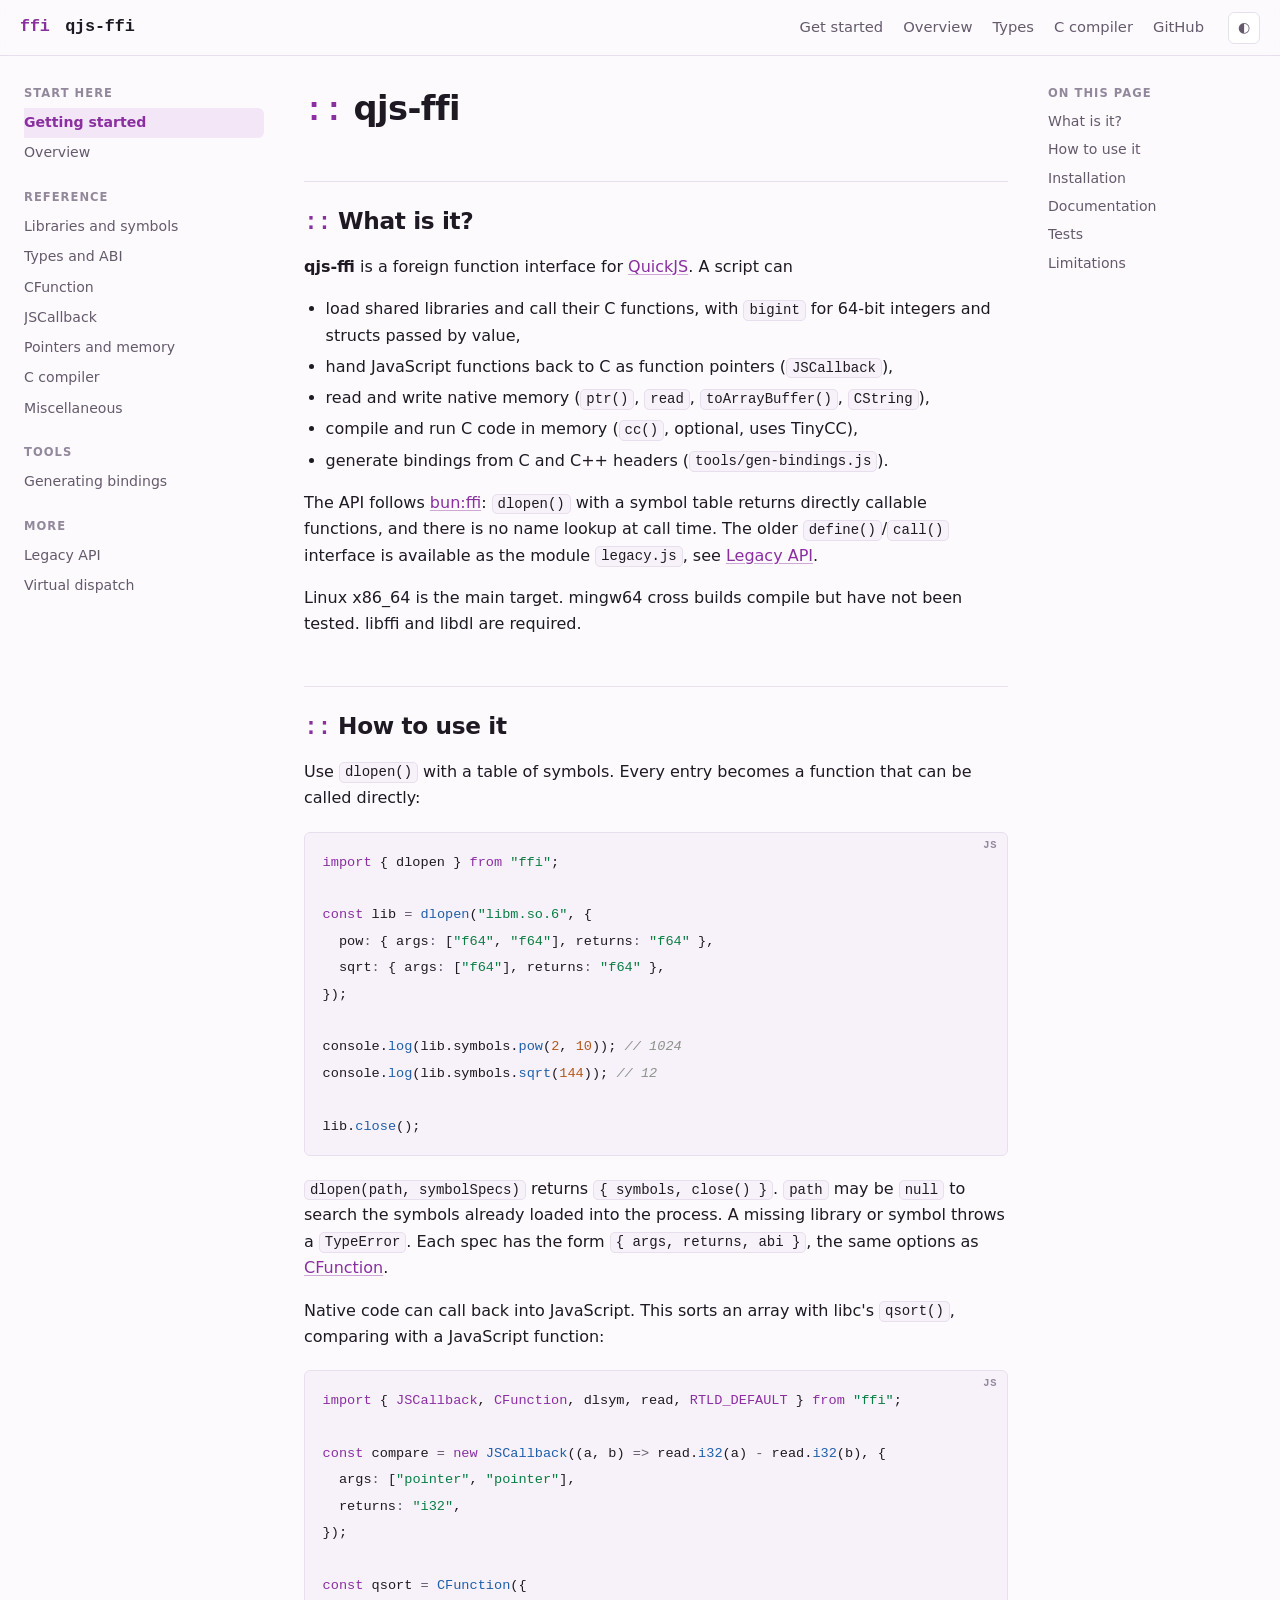
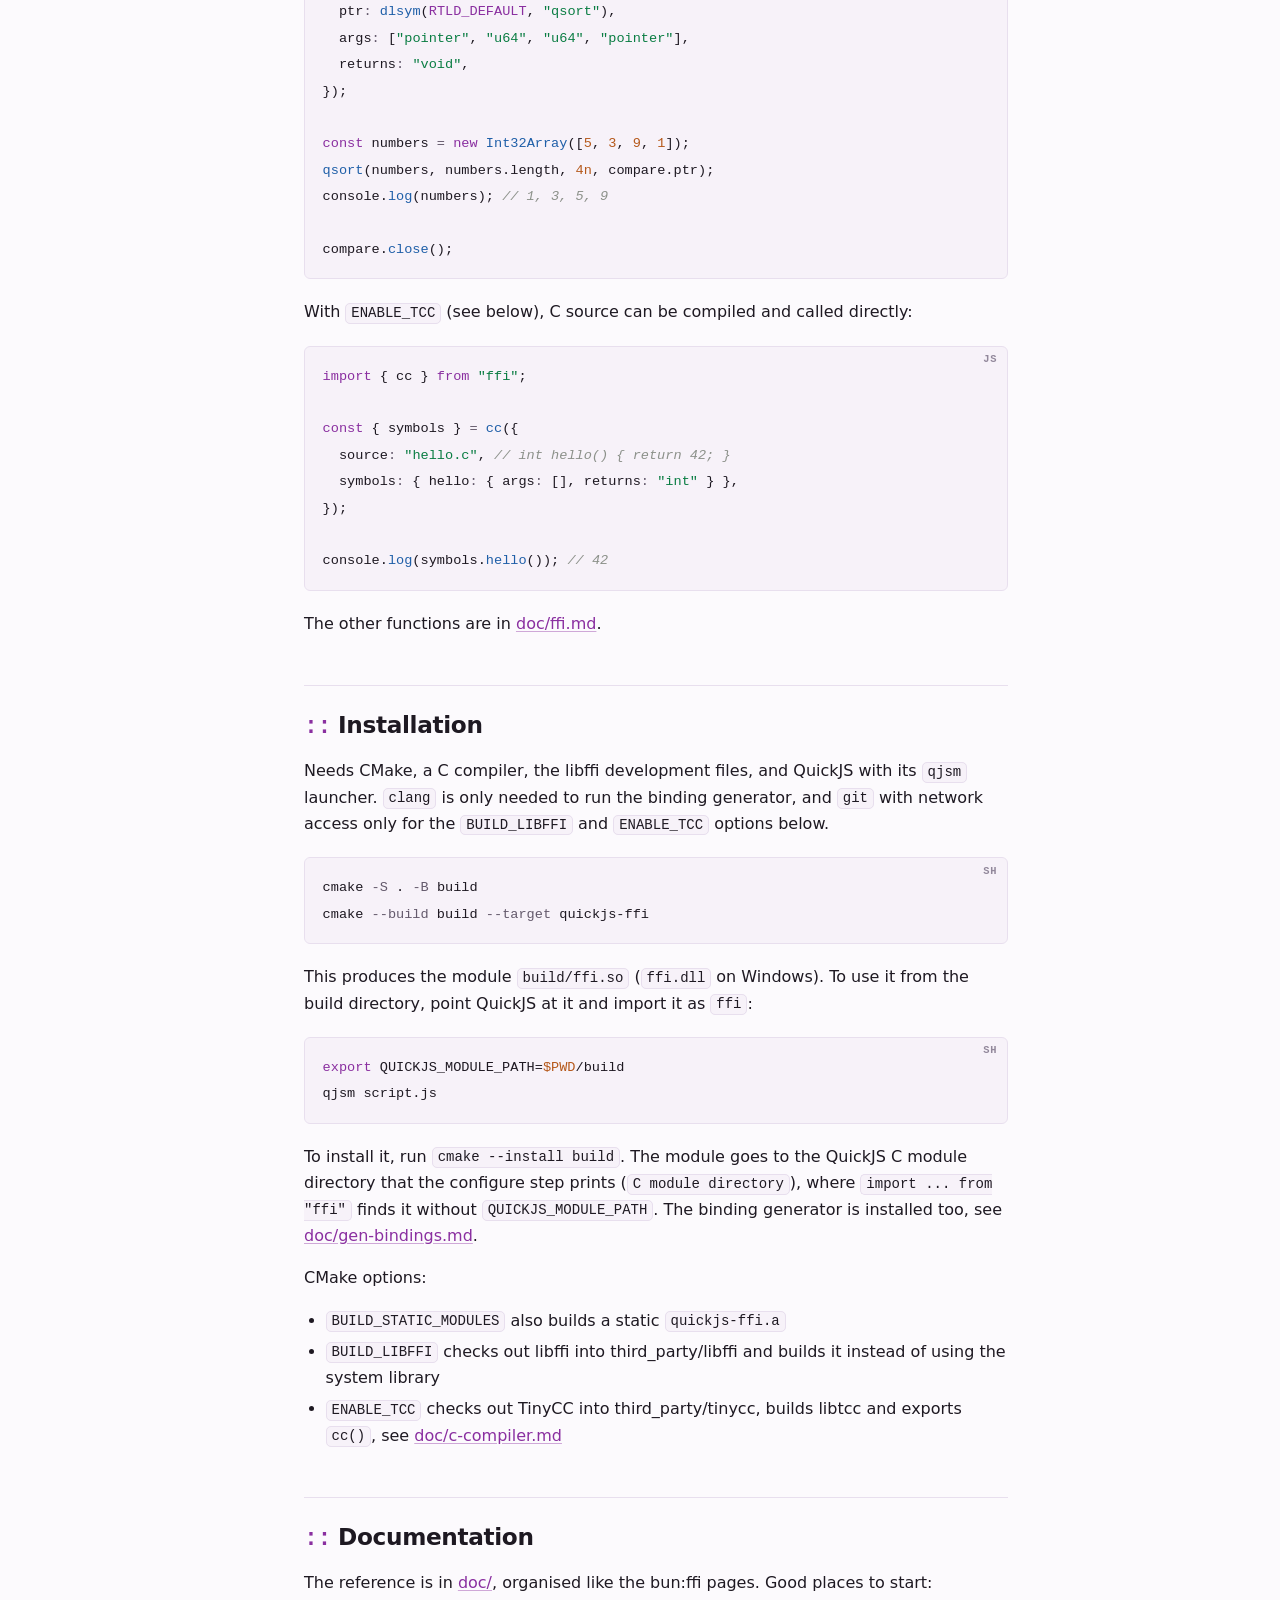
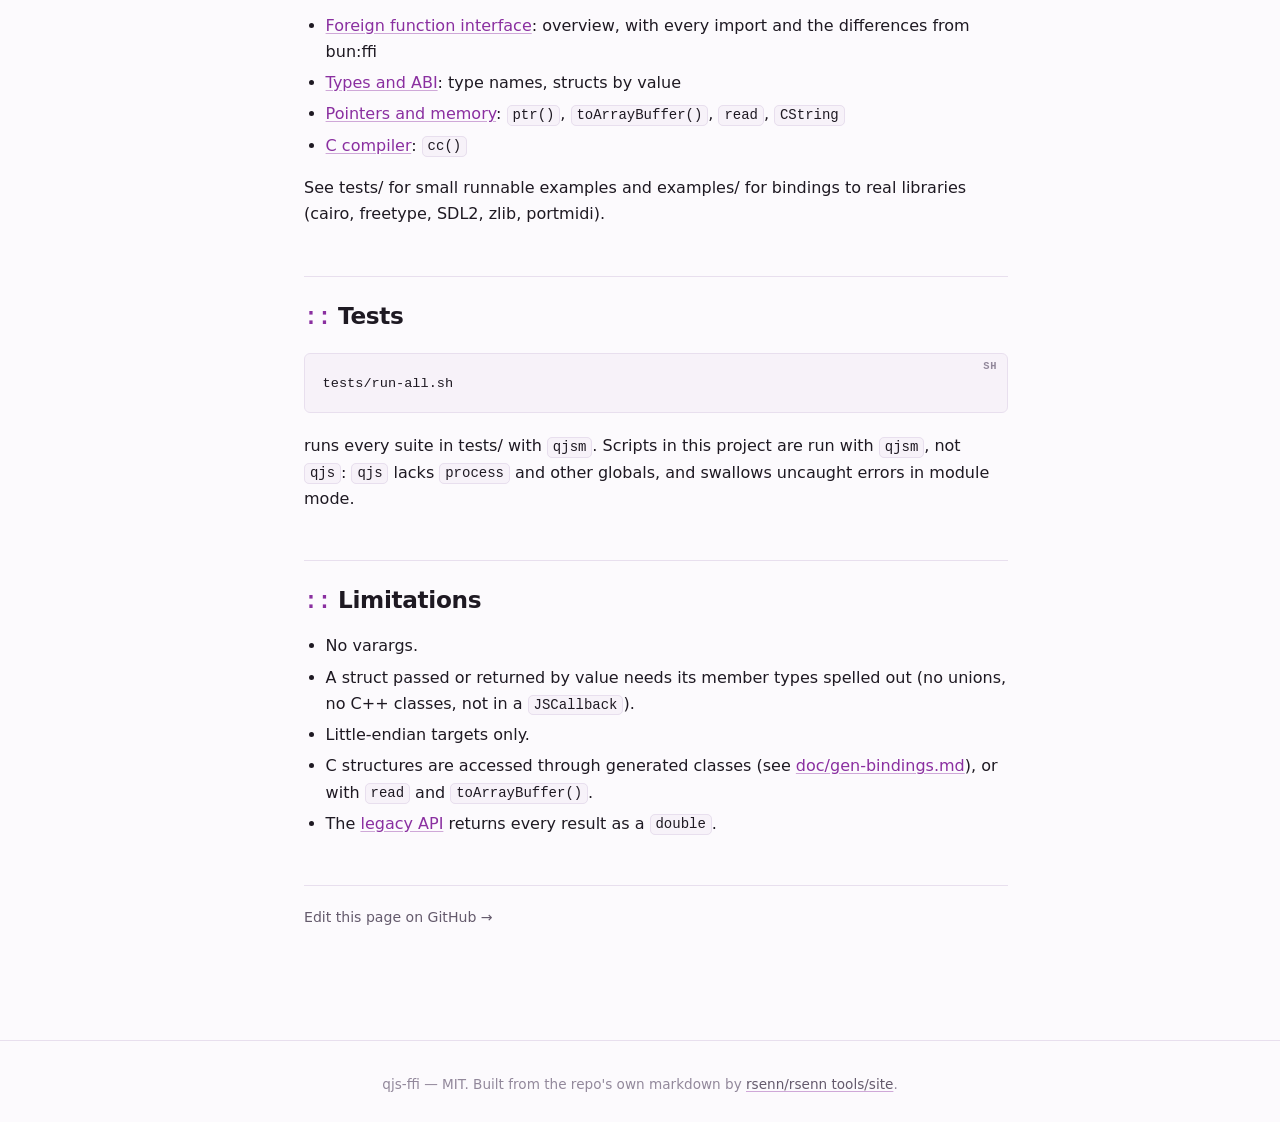
==== commit 8820b0bd: "Sync qjs-ffi site Built from qjs-ffi@f782f08 (main) with rsenn/rsenn@a2ad621." ====
--- a/getting-started.html
+++ b/getting-started.html
@@ -39,8 +39,8 @@
 </ul>
 <p>The API follows <a href="https://bun.com/docs/runtime/ffi" target="_blank" rel="noopener">bun:ffi</a>: <code>dlopen()</code> with a
 symbol table returns directly callable functions, and there is no name lookup at
-call time. The older <code>define()</code>/<code>call()</code> interface is still available, see
-<a href="docs/legacy.html">Legacy API</a>.</p>
+call time. The older <code>define()</code>/<code>call()</code> interface is available as the module
+<code>legacy.js</code>, see <a href="docs/legacy.html">Legacy API</a>.</p>
 <p>Linux x86_64 is the main target. mingw64 cross builds compile but have not been
 tested. libffi and libdl are required.</p>
 <h2 id="how-to-use-it"><a class="anchor" href="#how-to-use-it" aria-hidden="true">#</a>How to use it</h2>
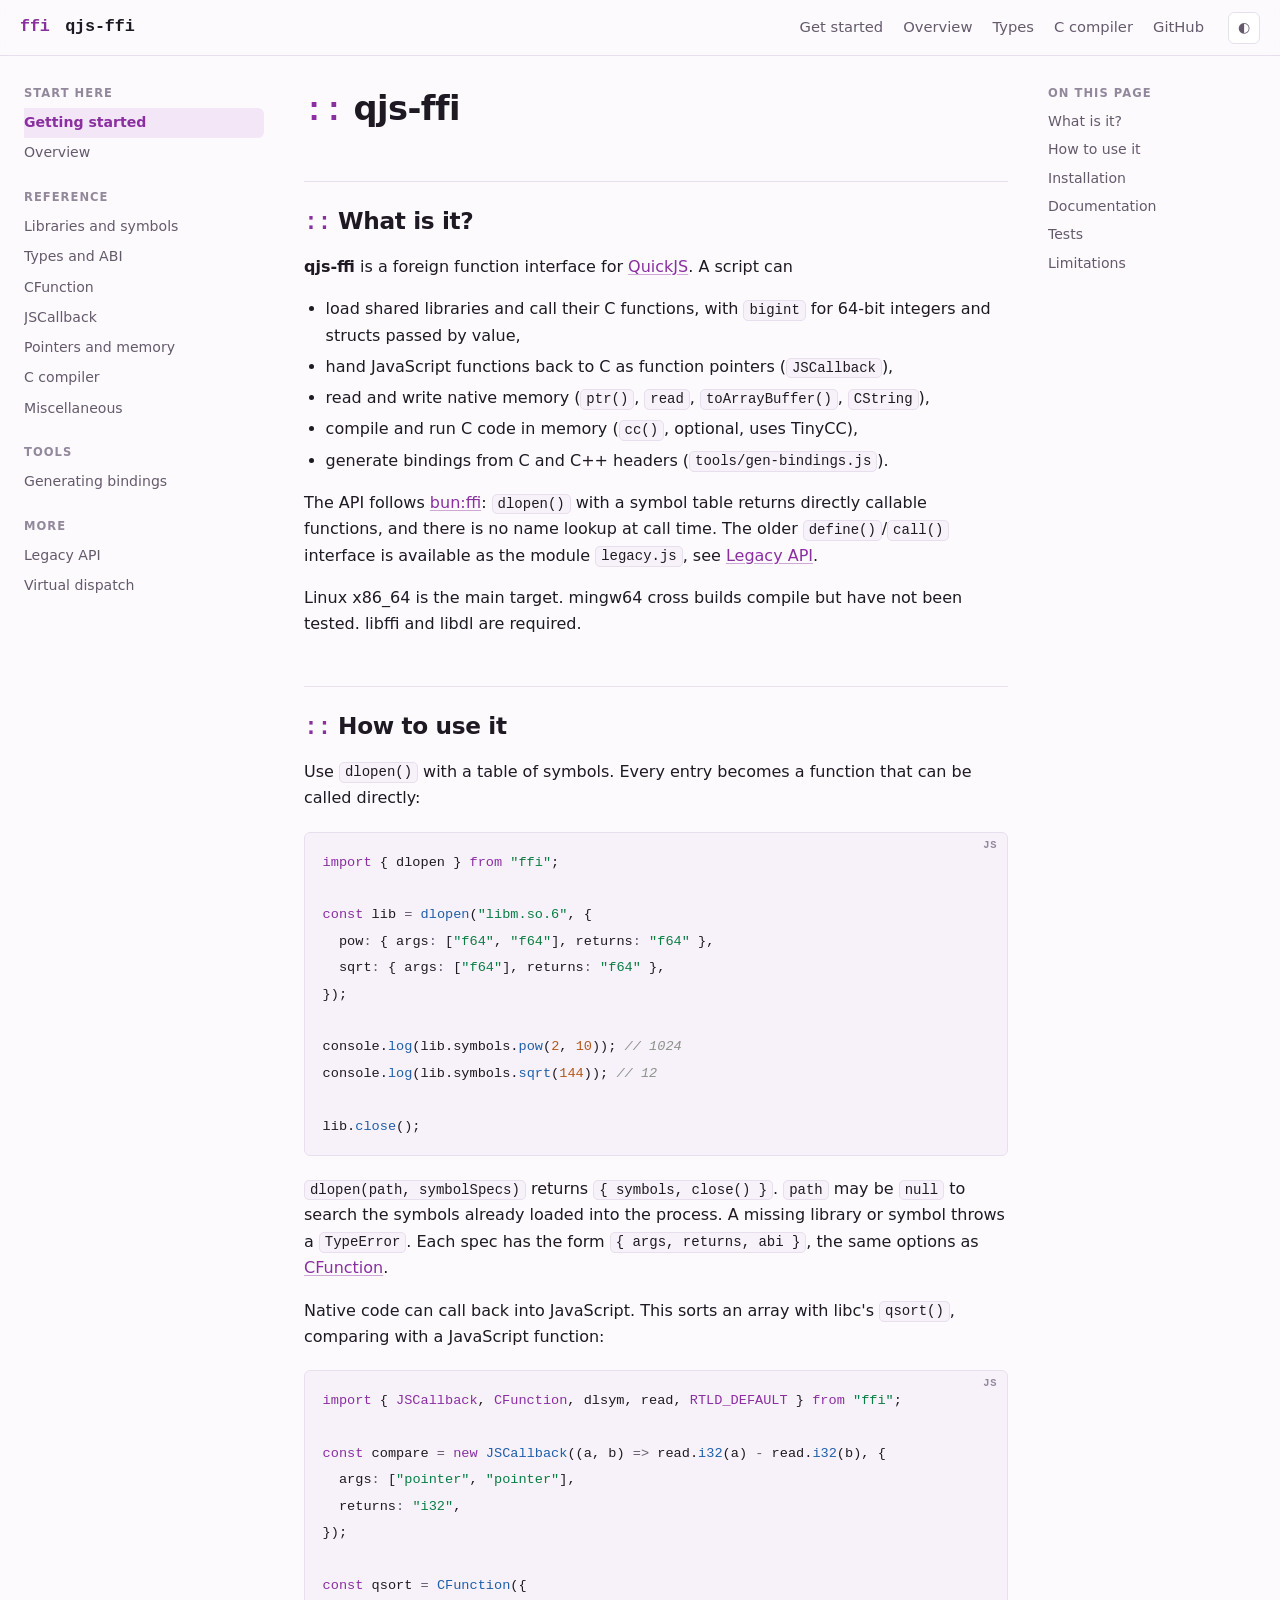
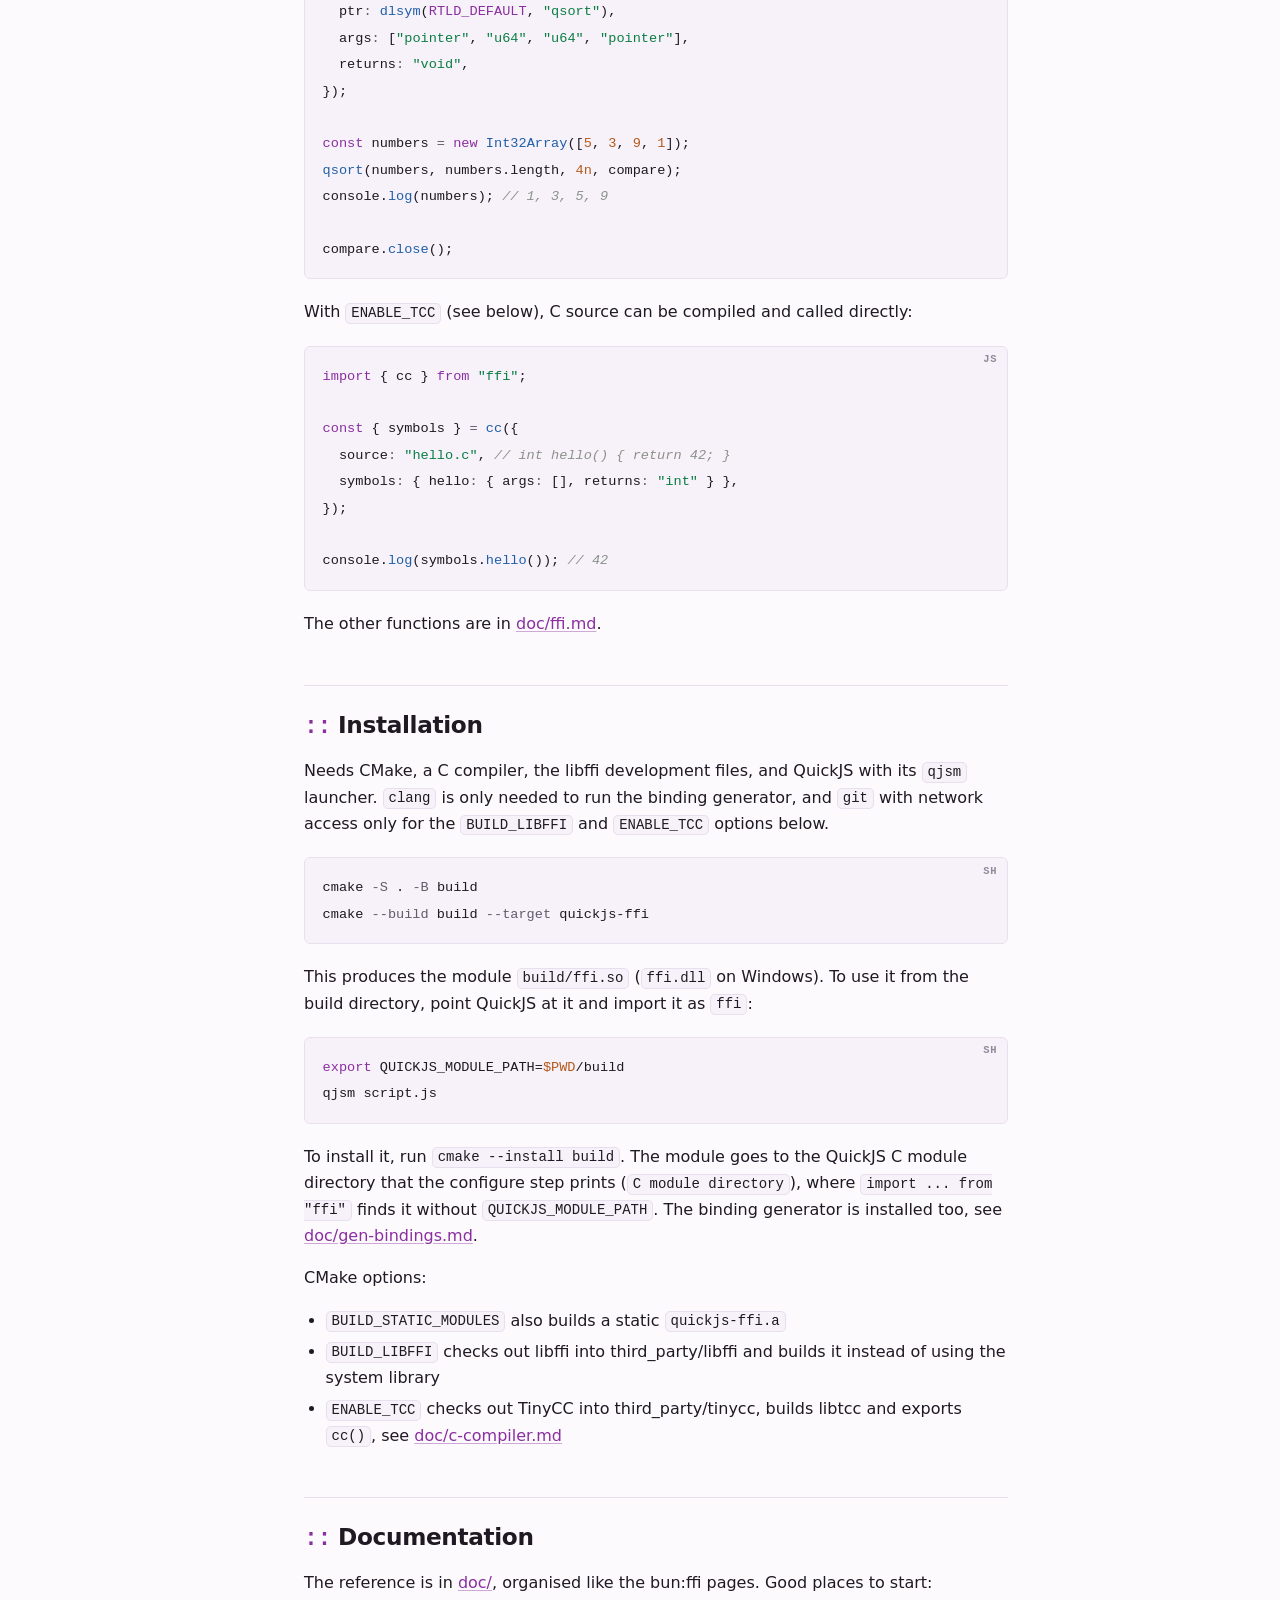
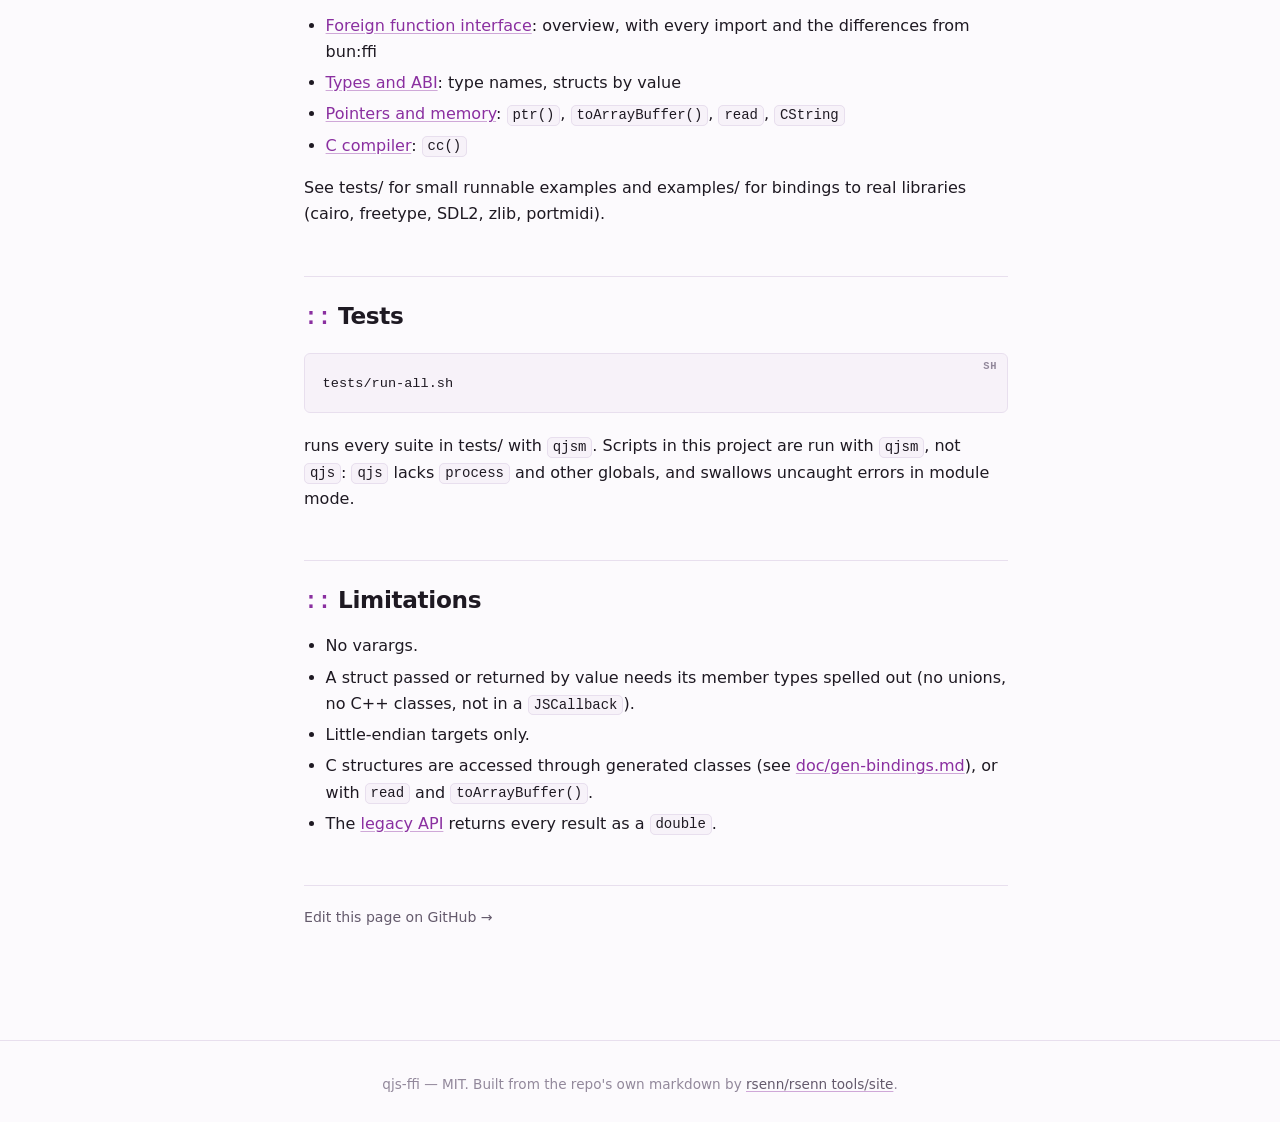
==== commit c41d8327: "Sync qjs-ffi site Built from qjs-ffi@2e8dc66 (main) with rsenn/rsenn@029dfbc." ====
--- a/getting-started.html
+++ b/getting-started.html
@@ -77,7 +77,7 @@
 });
 
 <span class="t-kw">const</span> <span class="t-id">numbers</span> <span class="t-op">=</span> <span class="t-kw">new</span> <span class="t-fn">Int32Array</span>([<span class="t-num">5</span>, <span class="t-num">3</span>, <span class="t-num">9</span>, <span class="t-num">1</span>]);
-<span class="t-fn">qsort</span>(<span class="t-id">numbers</span>, <span class="t-id">numbers</span>.<span class="t-prop">length</span>, <span class="t-num">4n</span>, <span class="t-id">compare</span>.<span class="t-prop">ptr</span>);
+<span class="t-fn">qsort</span>(<span class="t-id">numbers</span>, <span class="t-id">numbers</span>.<span class="t-prop">length</span>, <span class="t-num">4n</span>, <span class="t-id">compare</span>);
 <span class="t-id">console</span>.<span class="t-fn">log</span>(<span class="t-id">numbers</span>); <span class="t-cm">// 1, 3, 5, 9</span>
 
 <span class="t-id">compare</span>.<span class="t-fn">close</span>();</code></pre></div>
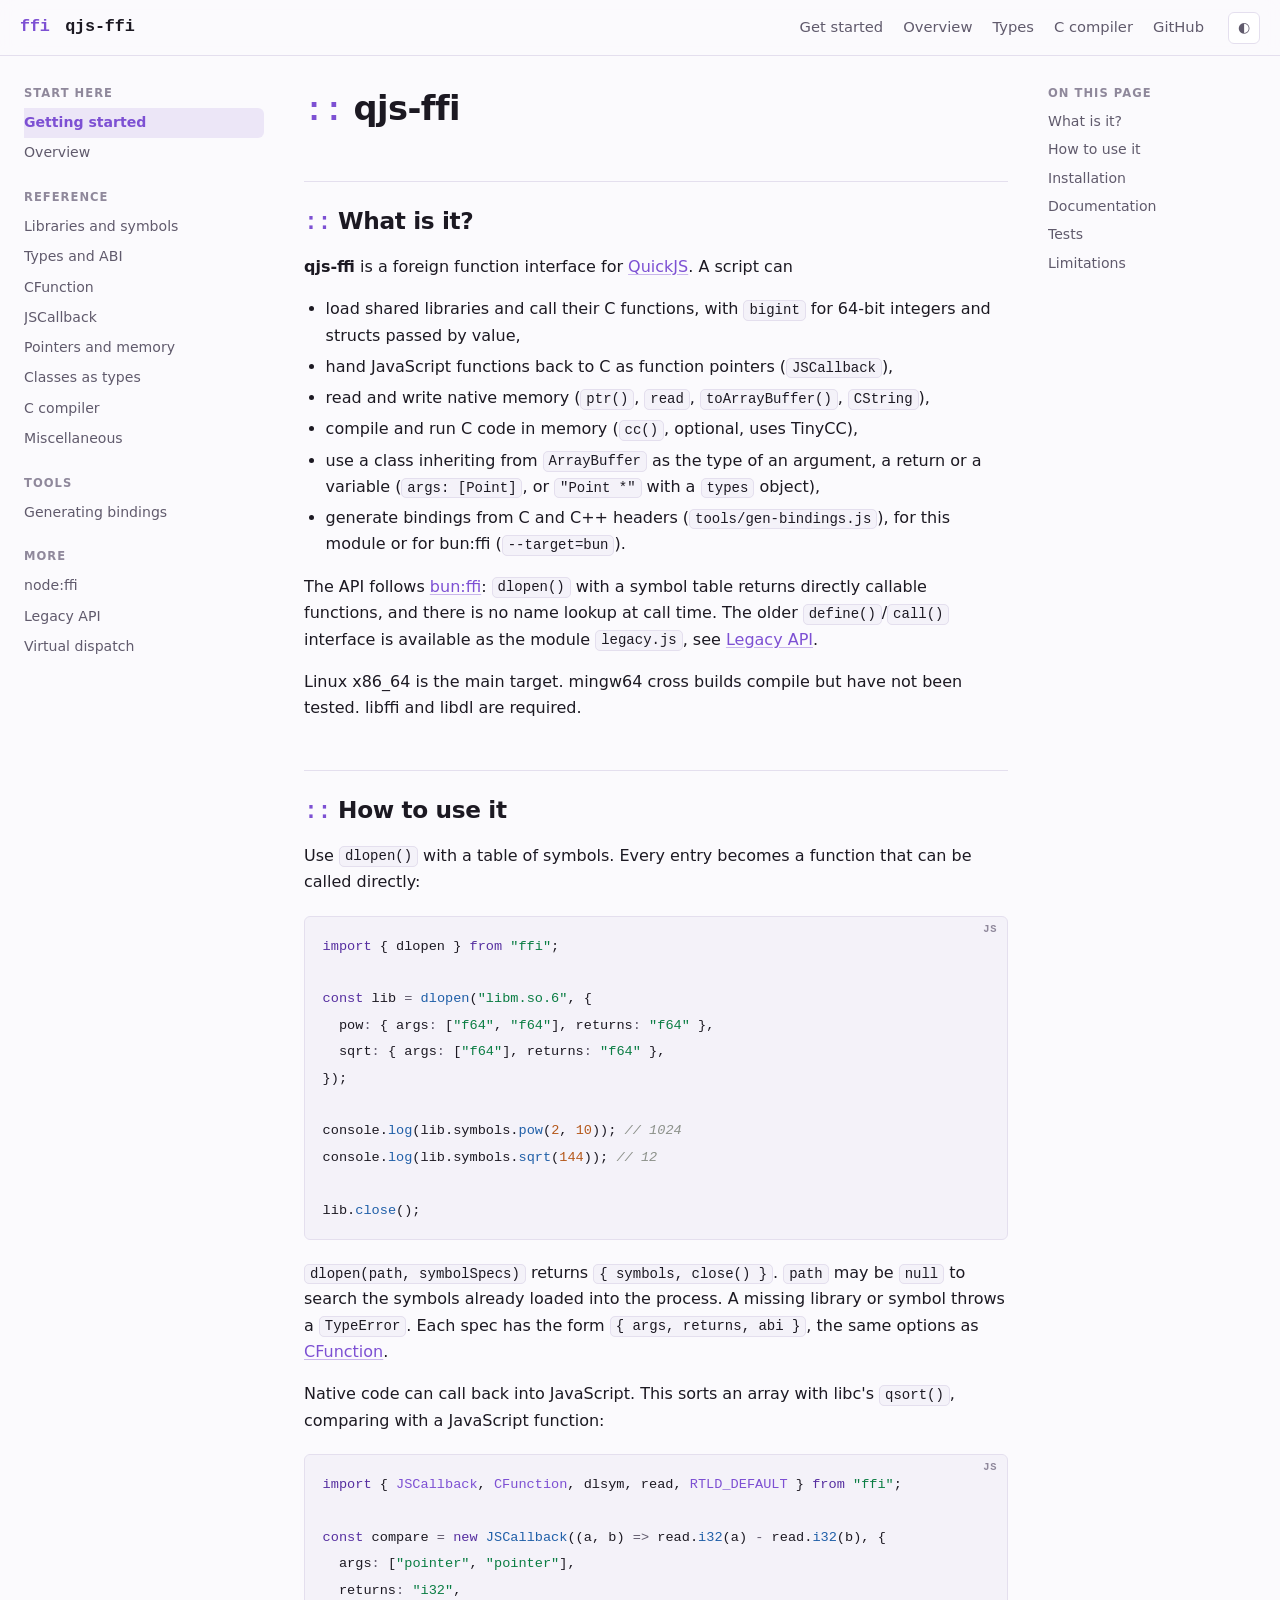
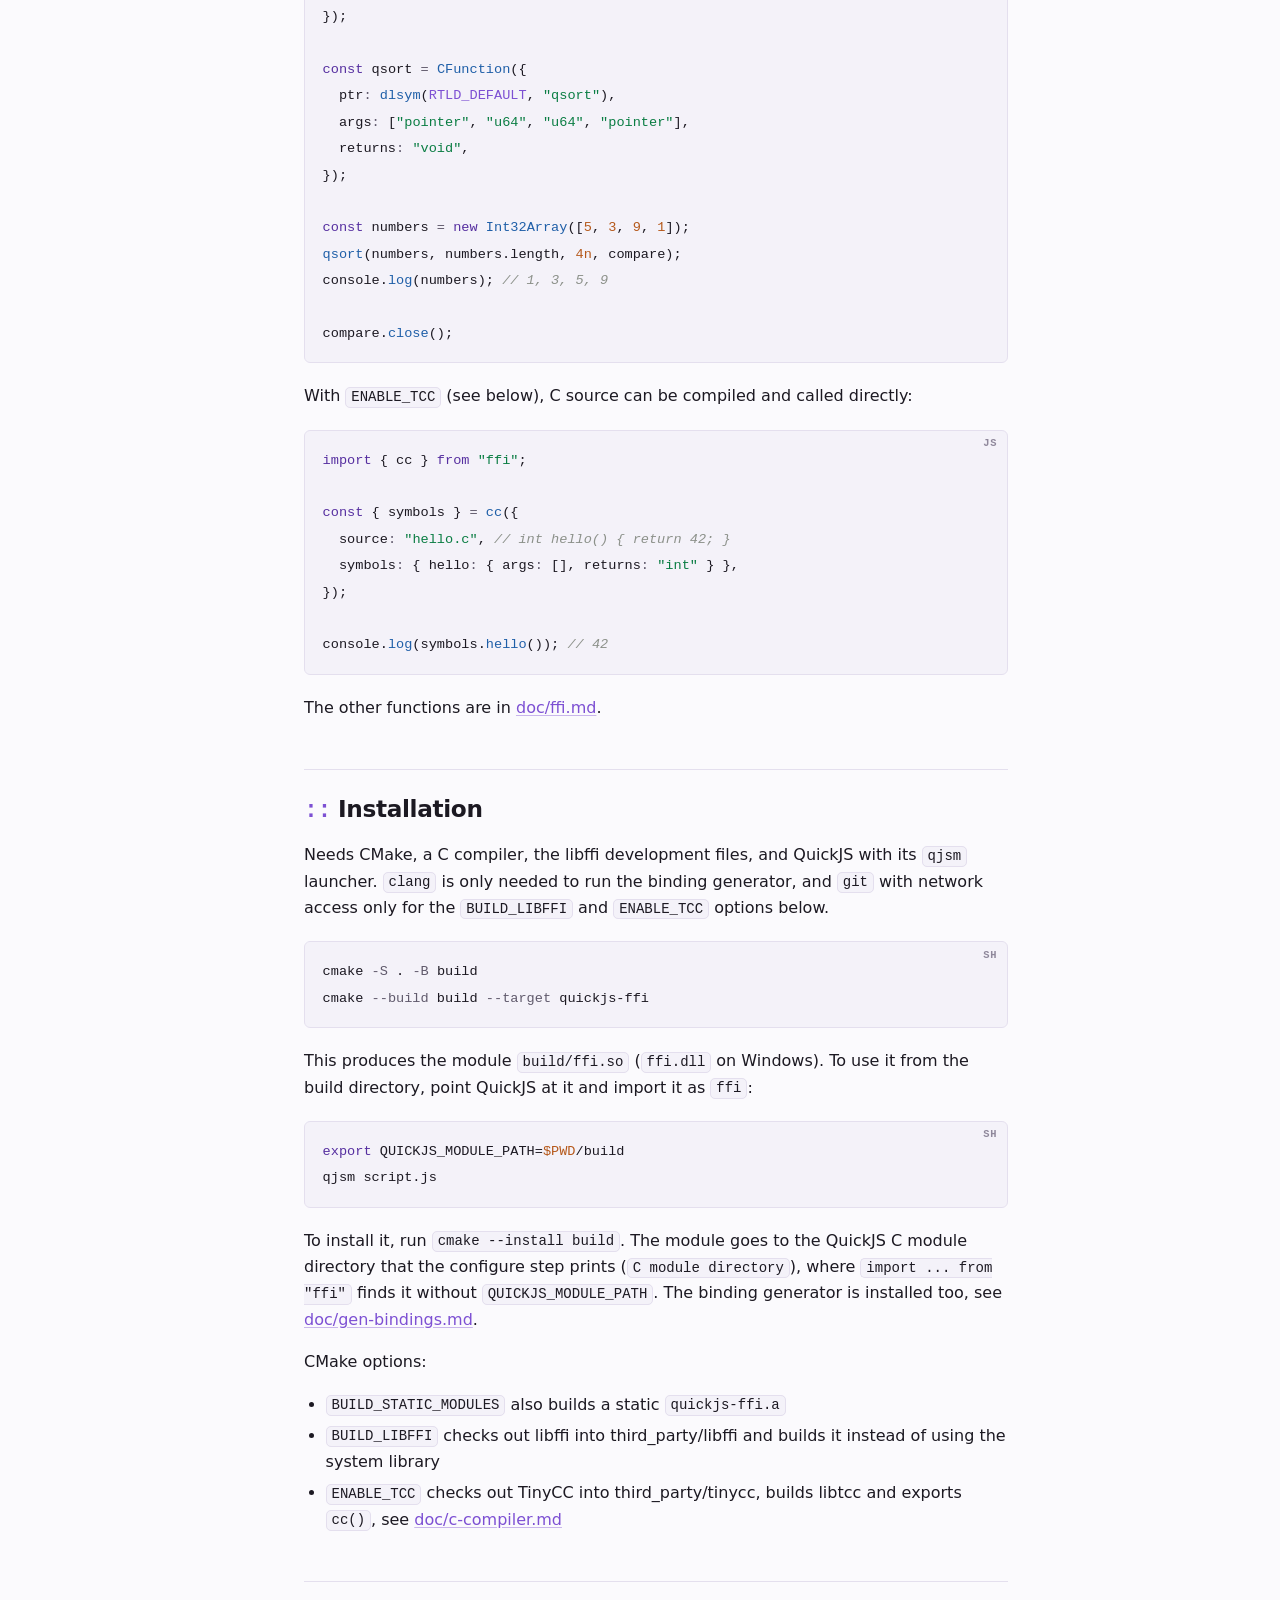
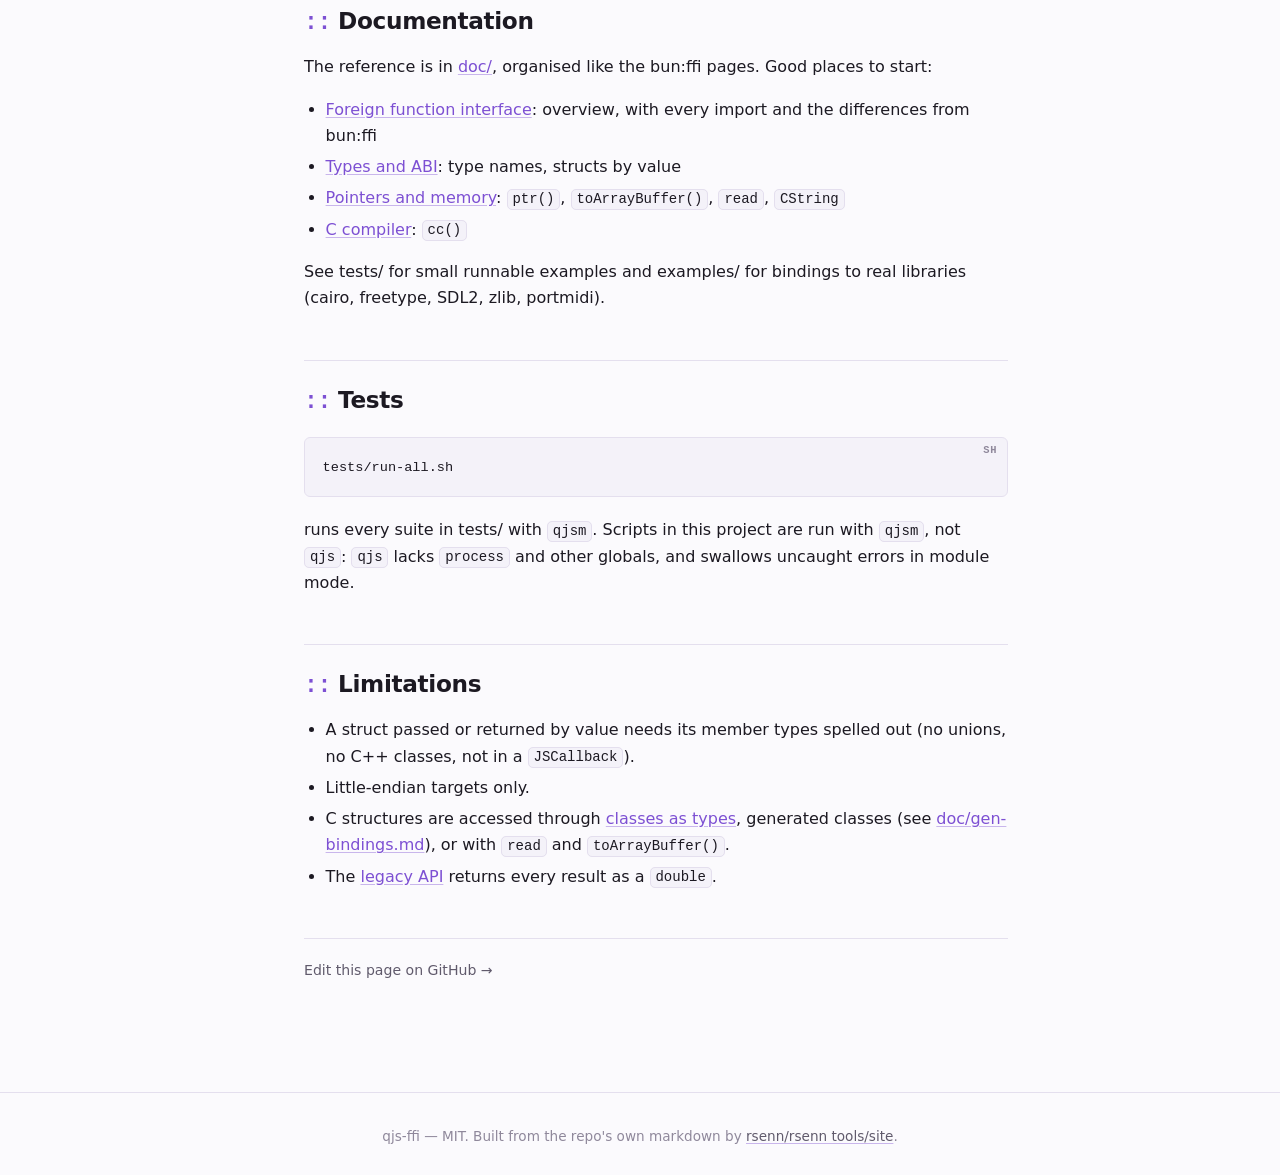
==== commit ecd9cde3: "Sync qjs-ffi site Built from qjs-ffi@40ac8cc+dirty (main) with rsenn/rsenn@d0ad9dd+dirty." ====
--- a/getting-started.html
+++ b/getting-started.html
@@ -4,7 +4,7 @@
 <meta charset="utf-8">
 <meta name="viewport" content="width=device-width, initial-scale=1">
 <title>qjs-ffi — qjs-ffi</title>
-<meta name="description" content="qjs-ffi — Call any C library from QuickJS. libffi and dlopen as a loadable QuickJS module: define C prototypes, call functions, pass callbacks, plus ready-made bindings for cairo, SDL2, freetype, libcurl and more.">
+<meta name="description" content="qjs-ffi — Call any C library from QuickJS. libffi and dlopen as a loadable QuickJS module: define C prototypes, call functions, pass callbacks, use ArrayBuffer classes as struct types, plus ready-made bindings for cairo, SDL2, freetype, libcurl and more.">
 <link rel="stylesheet" href="assets/base.css">
 <link rel="stylesheet" href="assets/theme.css">
 <link rel="icon" href="assets/favicon.svg" type="image/svg+xml">
@@ -23,7 +23,7 @@
   <button class="themetoggle" type="button" aria-label="Toggle colour scheme">◐</button>
 </header>
 <div class="layout">
-<aside class="sidebar"><div class="navgroup"><h3>Start here</h3><ul><li><a href="getting-started.html" class="here">Getting started</a></li><li><a href="docs/ffi.html">Overview</a></li></ul></div><div class="navgroup"><h3>Reference</h3><ul><li><a href="docs/dlopen.html">Libraries and symbols</a></li><li><a href="docs/types.html">Types and ABI</a></li><li><a href="docs/c-function.html">CFunction</a></li><li><a href="docs/js-callback.html">JSCallback</a></li><li><a href="docs/pointers.html">Pointers and memory</a></li><li><a href="docs/c-compiler.html">C compiler</a></li><li><a href="docs/misc.html">Miscellaneous</a></li></ul></div><div class="navgroup"><h3>Tools</h3><ul><li><a href="docs/gen-bindings.html">Generating bindings</a></li></ul></div><div class="navgroup"><h3>More</h3><ul><li><a href="docs/legacy.html">Legacy API</a></li><li><a href="docs/internals/cxx-virtual-dispatch.html">Virtual dispatch</a></li></ul></div></aside>
+<aside class="sidebar"><div class="navgroup"><h3>Start here</h3><ul><li><a href="getting-started.html" class="here">Getting started</a></li><li><a href="docs/ffi.html">Overview</a></li></ul></div><div class="navgroup"><h3>Reference</h3><ul><li><a href="docs/dlopen.html">Libraries and symbols</a></li><li><a href="docs/types.html">Types and ABI</a></li><li><a href="docs/c-function.html">CFunction</a></li><li><a href="docs/js-callback.html">JSCallback</a></li><li><a href="docs/pointers.html">Pointers and memory</a></li><li><a href="docs/struct.html">Classes as types</a></li><li><a href="docs/c-compiler.html">C compiler</a></li><li><a href="docs/misc.html">Miscellaneous</a></li></ul></div><div class="navgroup"><h3>Tools</h3><ul><li><a href="docs/gen-bindings.html">Generating bindings</a></li></ul></div><div class="navgroup"><h3>More</h3><ul><li><a href="docs/node-ffi.html">node:ffi</a></li><li><a href="docs/legacy.html">Legacy API</a></li><li><a href="docs/internals/cxx-virtual-dispatch.html">Virtual dispatch</a></li></ul></div></aside>
 <main class="doc">
 <article><h1 id="qjs-ffi"><a class="anchor" href="#qjs-ffi" aria-hidden="true">#</a>qjs-ffi</h1>
 <h2 id="what-is-it"><a class="anchor" href="#what-is-it" aria-hidden="true">#</a>What is it?</h2>
@@ -35,7 +35,10 @@
 <li>hand JavaScript functions back to C as function pointers (<code>JSCallback</code>),</li>
 <li>read and write native memory (<code>ptr()</code>, <code>read</code>, <code>toArrayBuffer()</code>, <code>CString</code>),</li>
 <li>compile and run C code in memory (<code>cc()</code>, optional, uses TinyCC),</li>
-<li>generate bindings from C and C++ headers (<code>tools/gen-bindings.js</code>).</li>
+<li>use a class inheriting from <code>ArrayBuffer</code> as the type of an argument, a return
+or a variable (<code>args: [Point]</code>, or <code>"Point *"</code> with a <code>types</code> object),</li>
+<li>generate bindings from C and C++ headers (<code>tools/gen-bindings.js</code>), for this
+module or for bun:ffi (<code>--target=bun</code>).</li>
 </ul>
 <p>The API follows <a href="https://bun.com/docs/runtime/ffi" target="_blank" rel="noopener">bun:ffi</a>: <code>dlopen()</code> with a
 symbol table returns directly callable functions, and there is no name lookup at
@@ -133,12 +136,11 @@
 uncaught errors in module mode.</p>
 <h2 id="limitations"><a class="anchor" href="#limitations" aria-hidden="true">#</a>Limitations</h2>
 <ul>
-<li>No varargs.</li>
 <li>A struct passed or returned by value needs its member types spelled out (no
 unions, no C++ classes, not in a <code>JSCallback</code>).</li>
 <li>Little-endian targets only.</li>
-<li>C structures are accessed through generated classes (see
-<a href="docs/gen-bindings.html">doc/gen-bindings.md</a>), or with <code>read</code> and
+<li>C structures are accessed through <a href="docs/struct.html">classes as types</a>, generated
+classes (see <a href="docs/gen-bindings.html">doc/gen-bindings.md</a>), or with <code>read</code> and
 <code>toArrayBuffer()</code>.</li>
 <li>The <a href="docs/legacy.html">legacy API</a> returns every result as a <code>double</code>.</li>
 </ul></article>
--- a/assets/base.css
+++ b/assets/base.css
@@ -16,19 +16,19 @@
 :root {
   color-scheme: light dark;
 
-  --bg:          light-dark(#fbfbfa, #14161a);
-  --bg-raised:   light-dark(#ffffff, #1a1d22);
-  --bg-sunken:   light-dark(#f2f2f0, #101216);
-  --bg-code:     light-dark(#f6f6f4, #1a1d22);
-  --fg:          light-dark(#1b1c1a, #e6e8e3);
-  --fg-muted:    light-dark(#5e625c, #9aa0a6);
-  --fg-faint:    light-dark(#8c918a, #6d747b);
-  --line:        light-dark(#e2e3df, #272b31);
-  --line-strong: light-dark(#cdcfc9, #3a3f47);
-
-  --accent:      light-dark(#0b7c72, #3fd0bd);
+  --bg:          light-dark(#fbfafb, #19141a);
+  --bg-raised:   light-dark(#ffffff, #201a22);
+  --bg-sunken:   light-dark(#f2f0f2, #151016);
+  --bg-code:     light-dark(#f6f4f6, #201a22);
+  --fg:          light-dark(#1c1a1c, #e7e3e8);
+  --fg-muted:    light-dark(#615c62, #a39aa6);
+  --fg-faint:    light-dark(#8f8a91, #786d7b);
+  --line:        light-dark(#e2dfe3, #2f2731);
+  --line-strong: light-dark(#cec9cf, #443a47);
+
+  --accent:      light-dark(#a732c8, #e4b6f1);
   --accent-fg:   light-dark(#ffffff, #0d1114);
-  --accent-soft: light-dark(#e2f2f0, #17302f);
+  --accent-soft: light-dark(#eee2f2, #2a1730);
 
   /* syntax colours: t-kw t-str t-num t-cm t-fn t-type t-atom t-op t-var t-pre */
   --t-kw:   light-dark(#8a3ba8, #c792ea);
--- a/assets/theme.css
+++ b/assets/theme.css
@@ -1,20 +1,20 @@
 /* qjs-ffi — a bridge between two worlds. Purple-magenta on plum ink,
    C's "::" scope operator before headings, a dot grid like a memory dump. */
 :root {
-  --bg:          light-dark(#fcfafd, #17111b);
-  --bg-raised:   light-dark(#ffffff, #201826);
-  --bg-sunken:   light-dark(#f4eff7, #120d16);
-  --bg-code:     light-dark(#f7f2f9, #201826);
-  --fg:          light-dark(#1e1922, #ece6f0);
-  --fg-muted:    light-dark(#645a6c, #aa9fb5);
-  --fg-faint:    light-dark(#92889b, #7a6e87);
-  --line:        light-dark(#e8dfee, #2f2338);
-  --line-strong: light-dark(#d5c8de, #45345a);
-  --accent:      light-dark(#8a2fa0, #d08de0);
-  --accent-fg:   light-dark(#ffffff, #17111b);
-  --accent-soft: light-dark(#f3e6f7, #2d1834);
+  --bg:          light-dark(#fbfafd, #14111b);
+  --bg-raised:   light-dark(#ffffff, #1d1826);
+  --bg-sunken:   light-dark(#f2eff7, #100d16);
+  --bg-code:     light-dark(#f4f2f9, #1d1826);
+  --fg:          light-dark(#1c1922, #e9e6f0);
+  --fg-muted:    light-dark(#605a6c, #a79fb5);
+  --fg-faint:    light-dark(#8f889b, #776e87);
+  --line:        light-dark(#e4dfee, #2a2338);
+  --line-strong: light-dark(#d0c8de, #41345a);
+  --accent:      light-dark(#7d50d3, #b19cd9);
+  --accent-fg:   light-dark(#ffffff, #14111b);
+  --accent-soft: light-dark(#ece6f7, #221834);
 
-  --t-kw:  light-dark(#8a2fa0, #d9a3e8);
+  --t-kw:  light-dark(#562fa0, #bba3e8);
   --t-fn:  light-dark(#1f5fa8, #82b4f0);
 
   --radius: 6px;
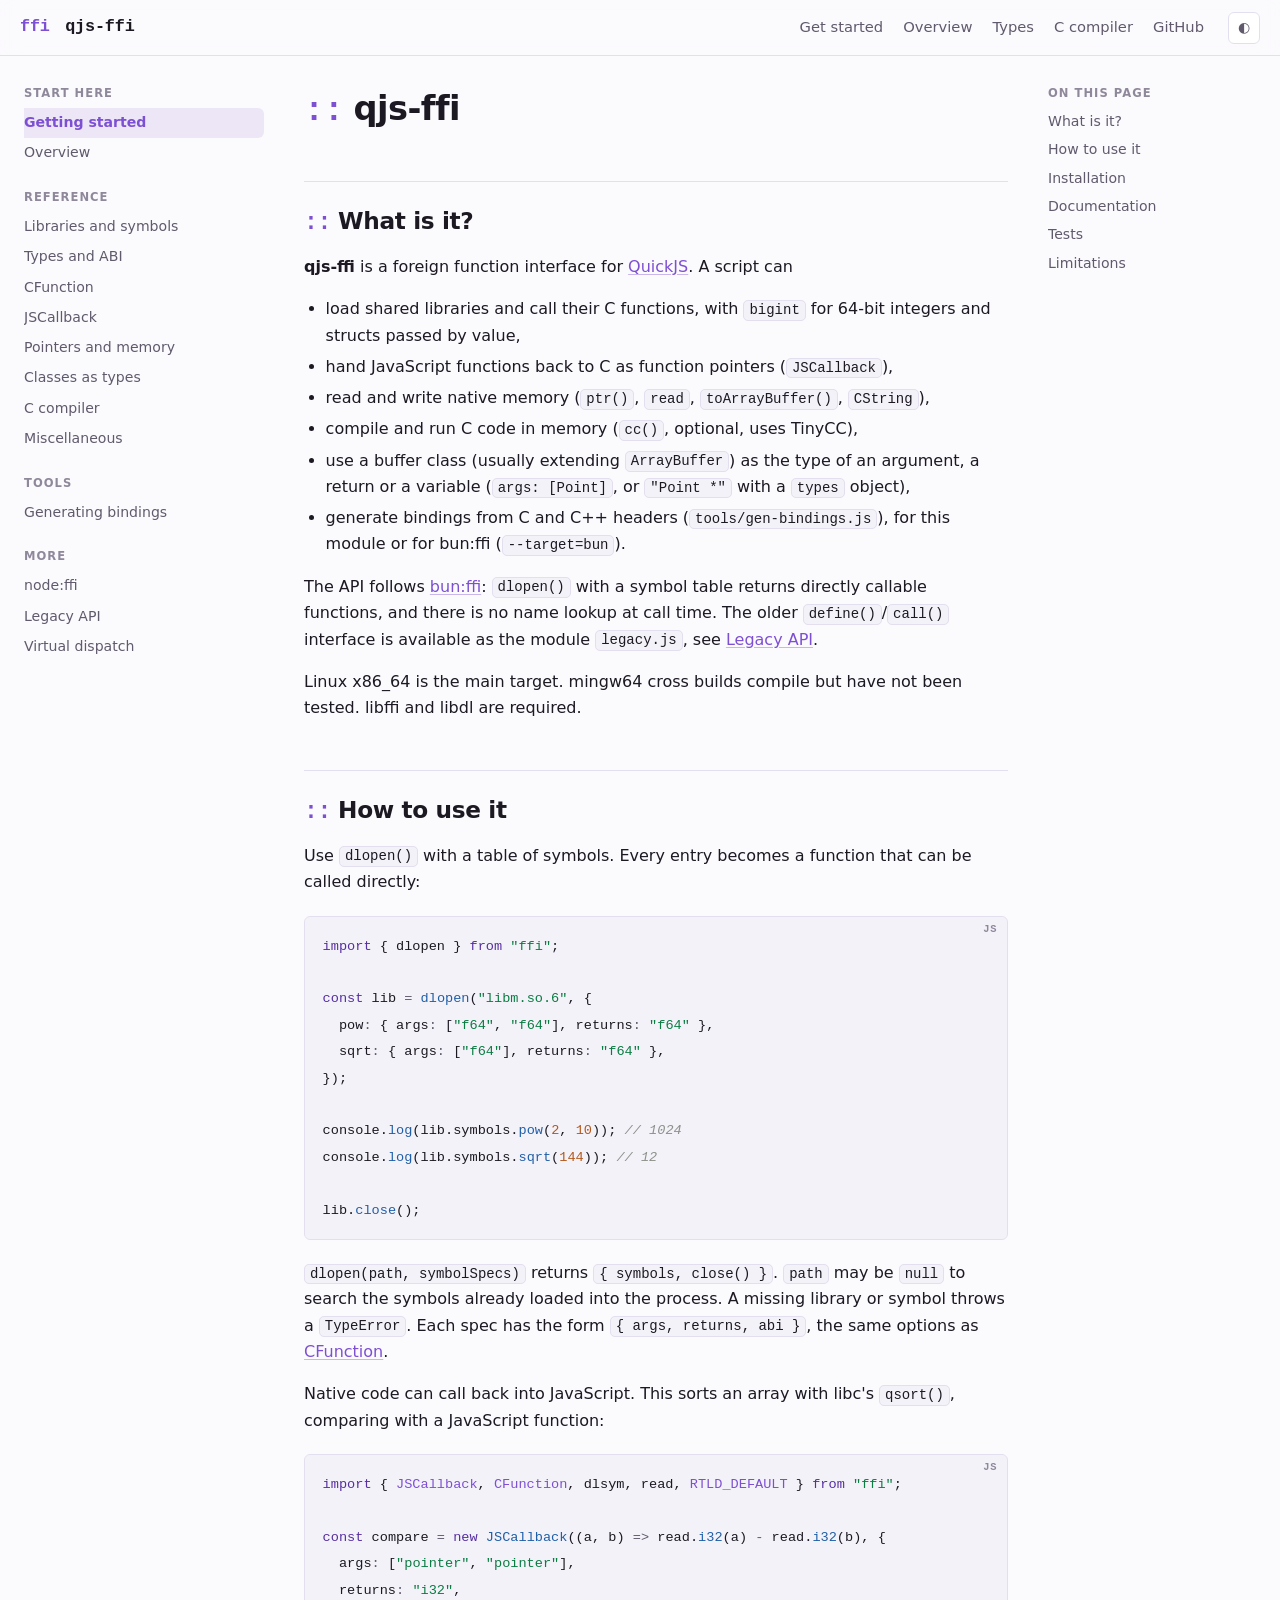
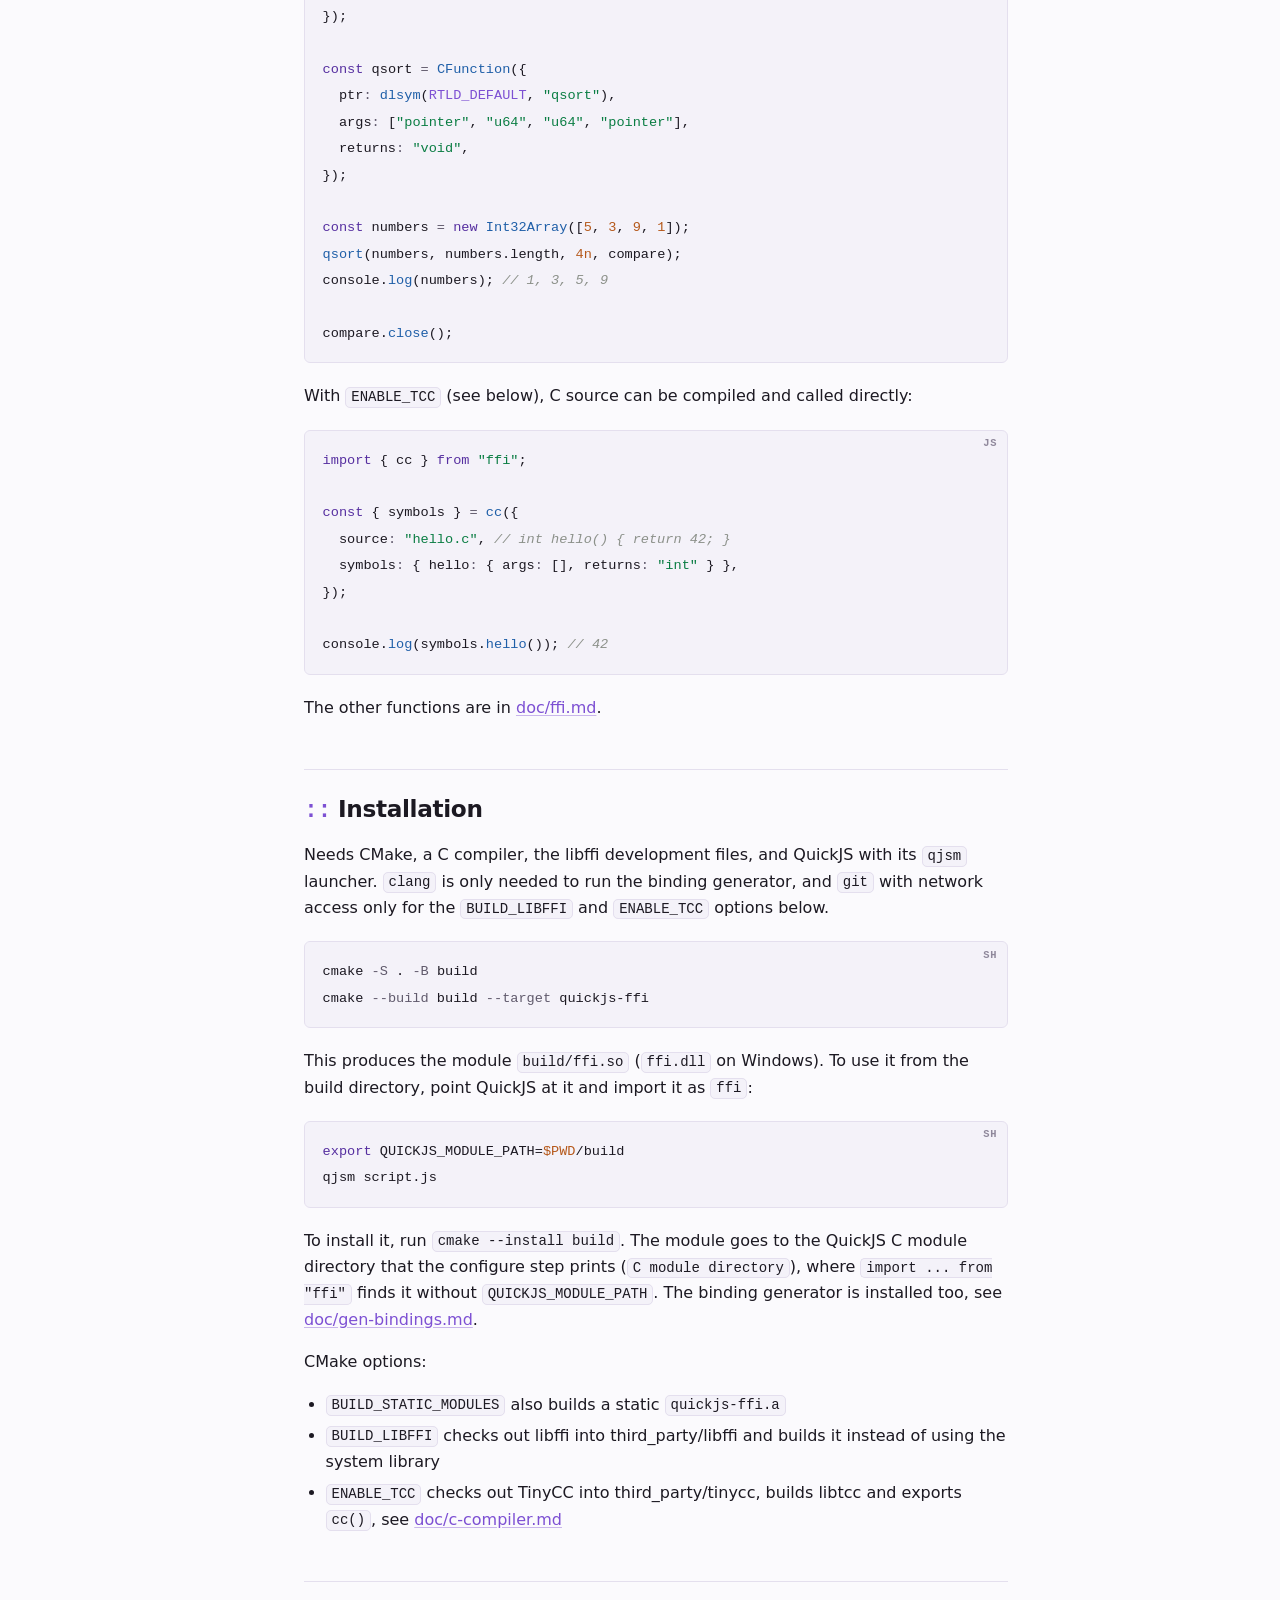
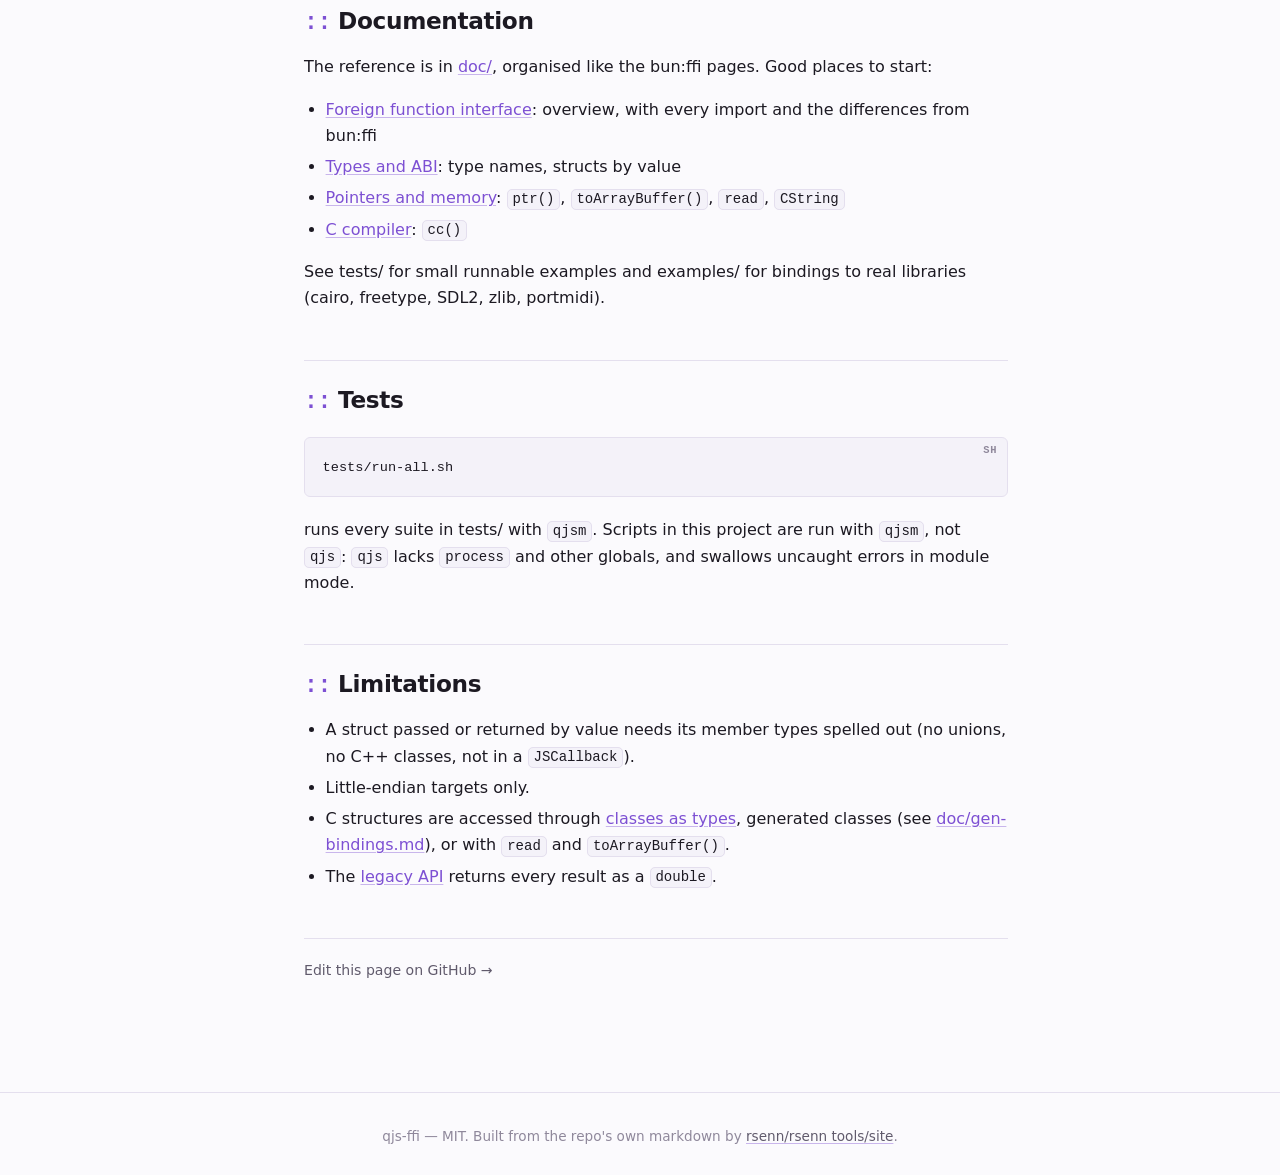
==== commit 5e7bc853: "Sync qjs-ffi site Built from qjs-ffi@40ac8cc+dirty (main) with rsenn/rsenn@d0ad9dd+dirty." ====
--- a/getting-started.html
+++ b/getting-started.html
@@ -35,7 +35,7 @@
 <li>hand JavaScript functions back to C as function pointers (<code>JSCallback</code>),</li>
 <li>read and write native memory (<code>ptr()</code>, <code>read</code>, <code>toArrayBuffer()</code>, <code>CString</code>),</li>
 <li>compile and run C code in memory (<code>cc()</code>, optional, uses TinyCC),</li>
-<li>use a class inheriting from <code>ArrayBuffer</code> as the type of an argument, a return
+<li>use a buffer class (usually extending <code>ArrayBuffer</code>) as the type of an argument, a return
 or a variable (<code>args: [Point]</code>, or <code>"Point *"</code> with a <code>types</code> object),</li>
 <li>generate bindings from C and C++ headers (<code>tools/gen-bindings.js</code>), for this
 module or for bun:ffi (<code>--target=bun</code>).</li>
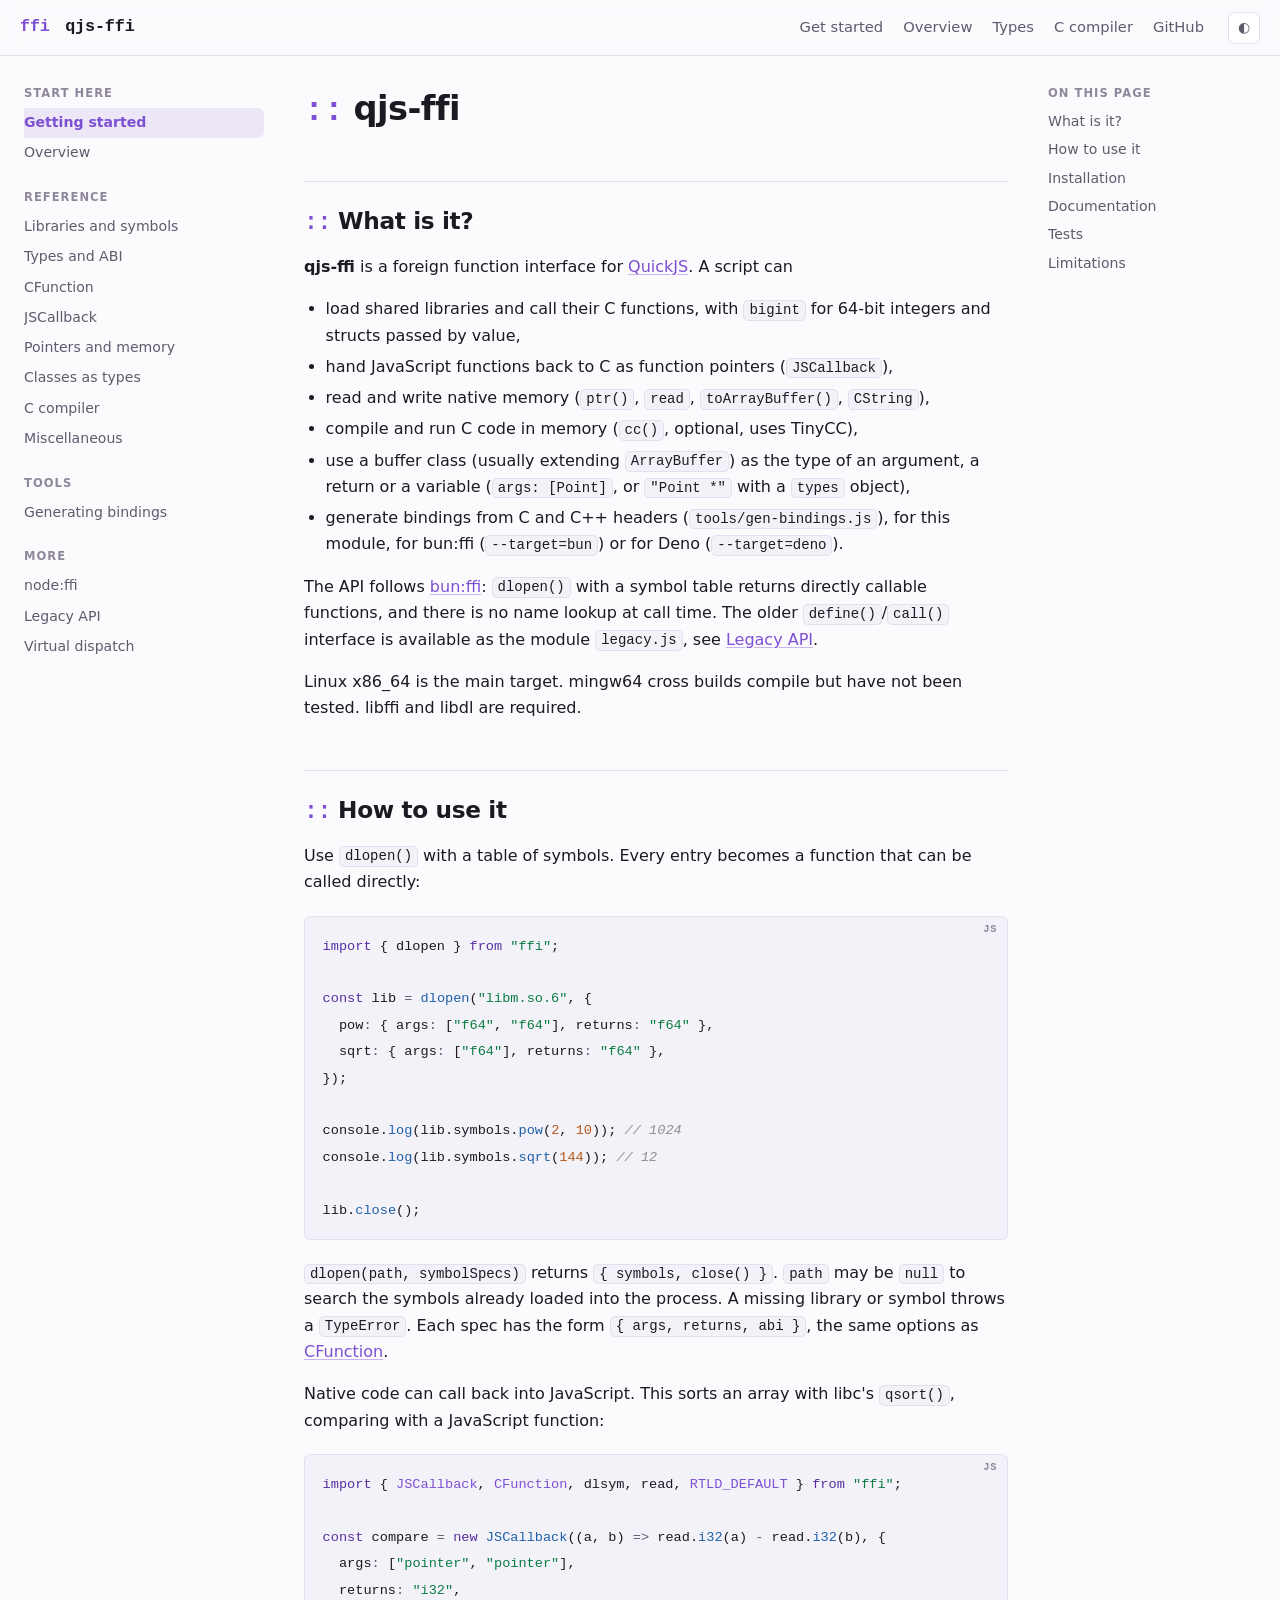
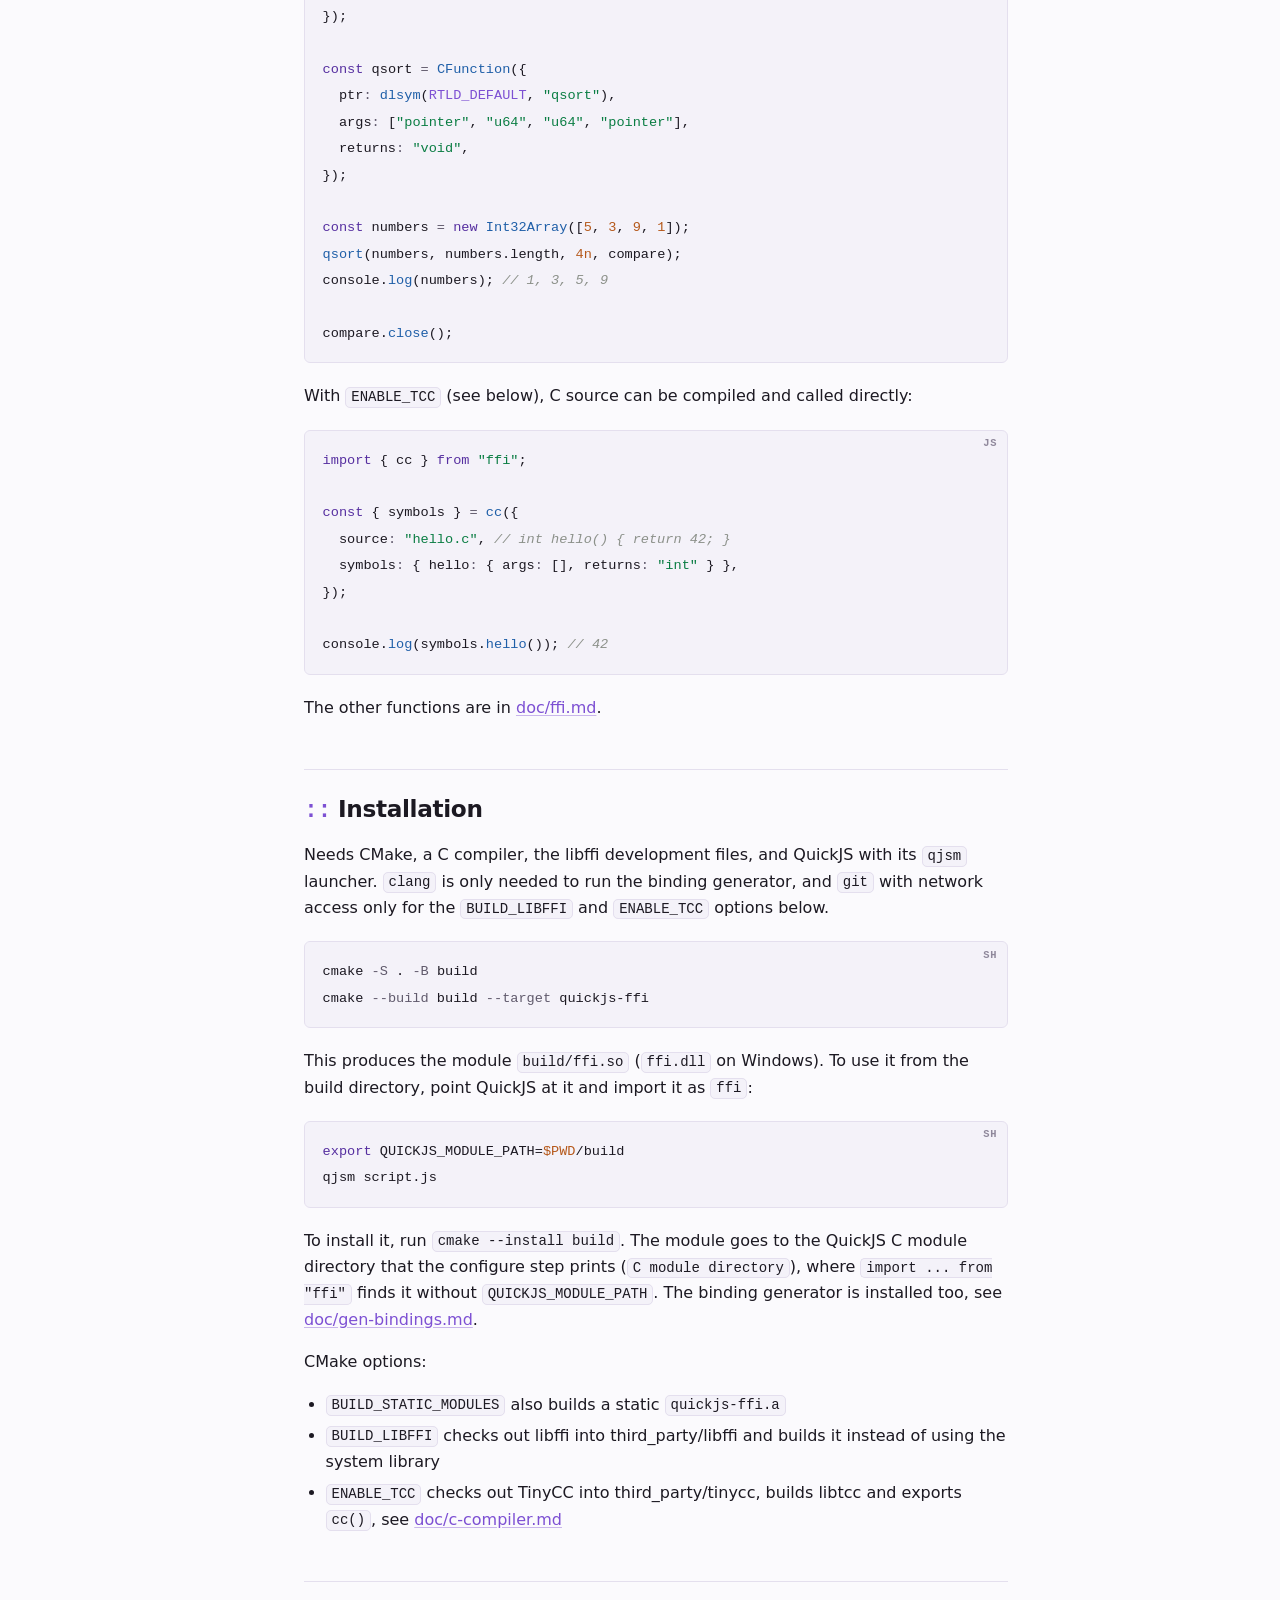
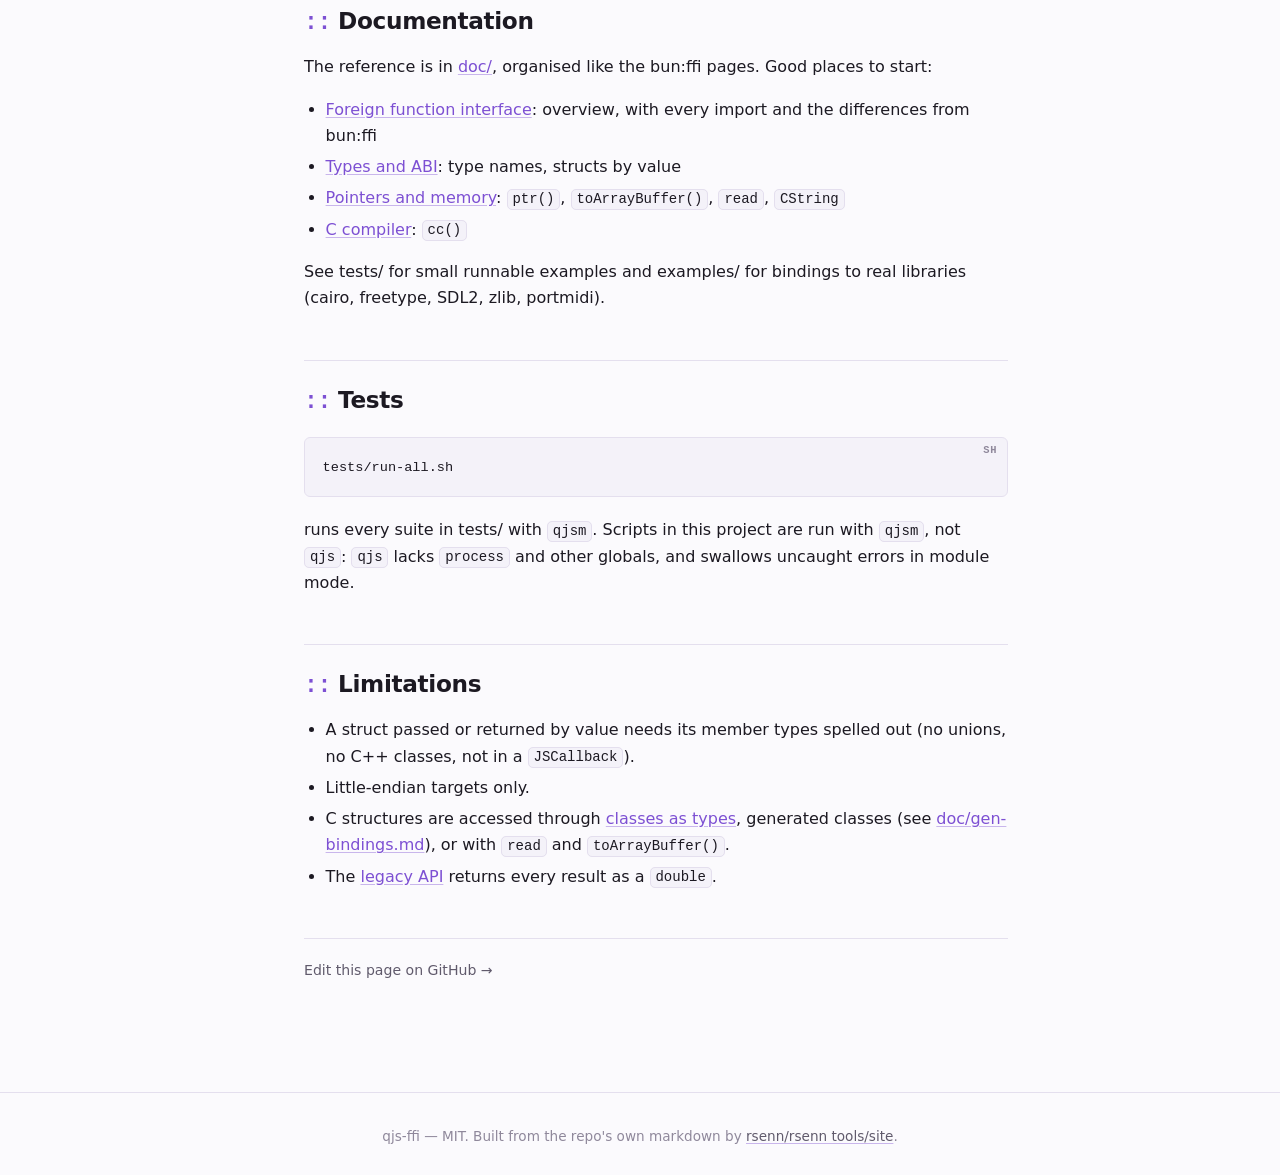
==== commit 68729380: "Sync qjs-ffi site Built from qjs-ffi@1151f83 (main) with rsenn/rsenn@9168129." ====
--- a/getting-started.html
+++ b/getting-started.html
@@ -38,7 +38,7 @@
 <li>use a buffer class (usually extending <code>ArrayBuffer</code>) as the type of an argument, a return
 or a variable (<code>args: [Point]</code>, or <code>"Point *"</code> with a <code>types</code> object),</li>
 <li>generate bindings from C and C++ headers (<code>tools/gen-bindings.js</code>), for this
-module or for bun:ffi (<code>--target=bun</code>).</li>
+module, for bun:ffi (<code>--target=bun</code>) or for Deno (<code>--target=deno</code>).</li>
 </ul>
 <p>The API follows <a href="https://bun.com/docs/runtime/ffi" target="_blank" rel="noopener">bun:ffi</a>: <code>dlopen()</code> with a
 symbol table returns directly callable functions, and there is no name lookup at
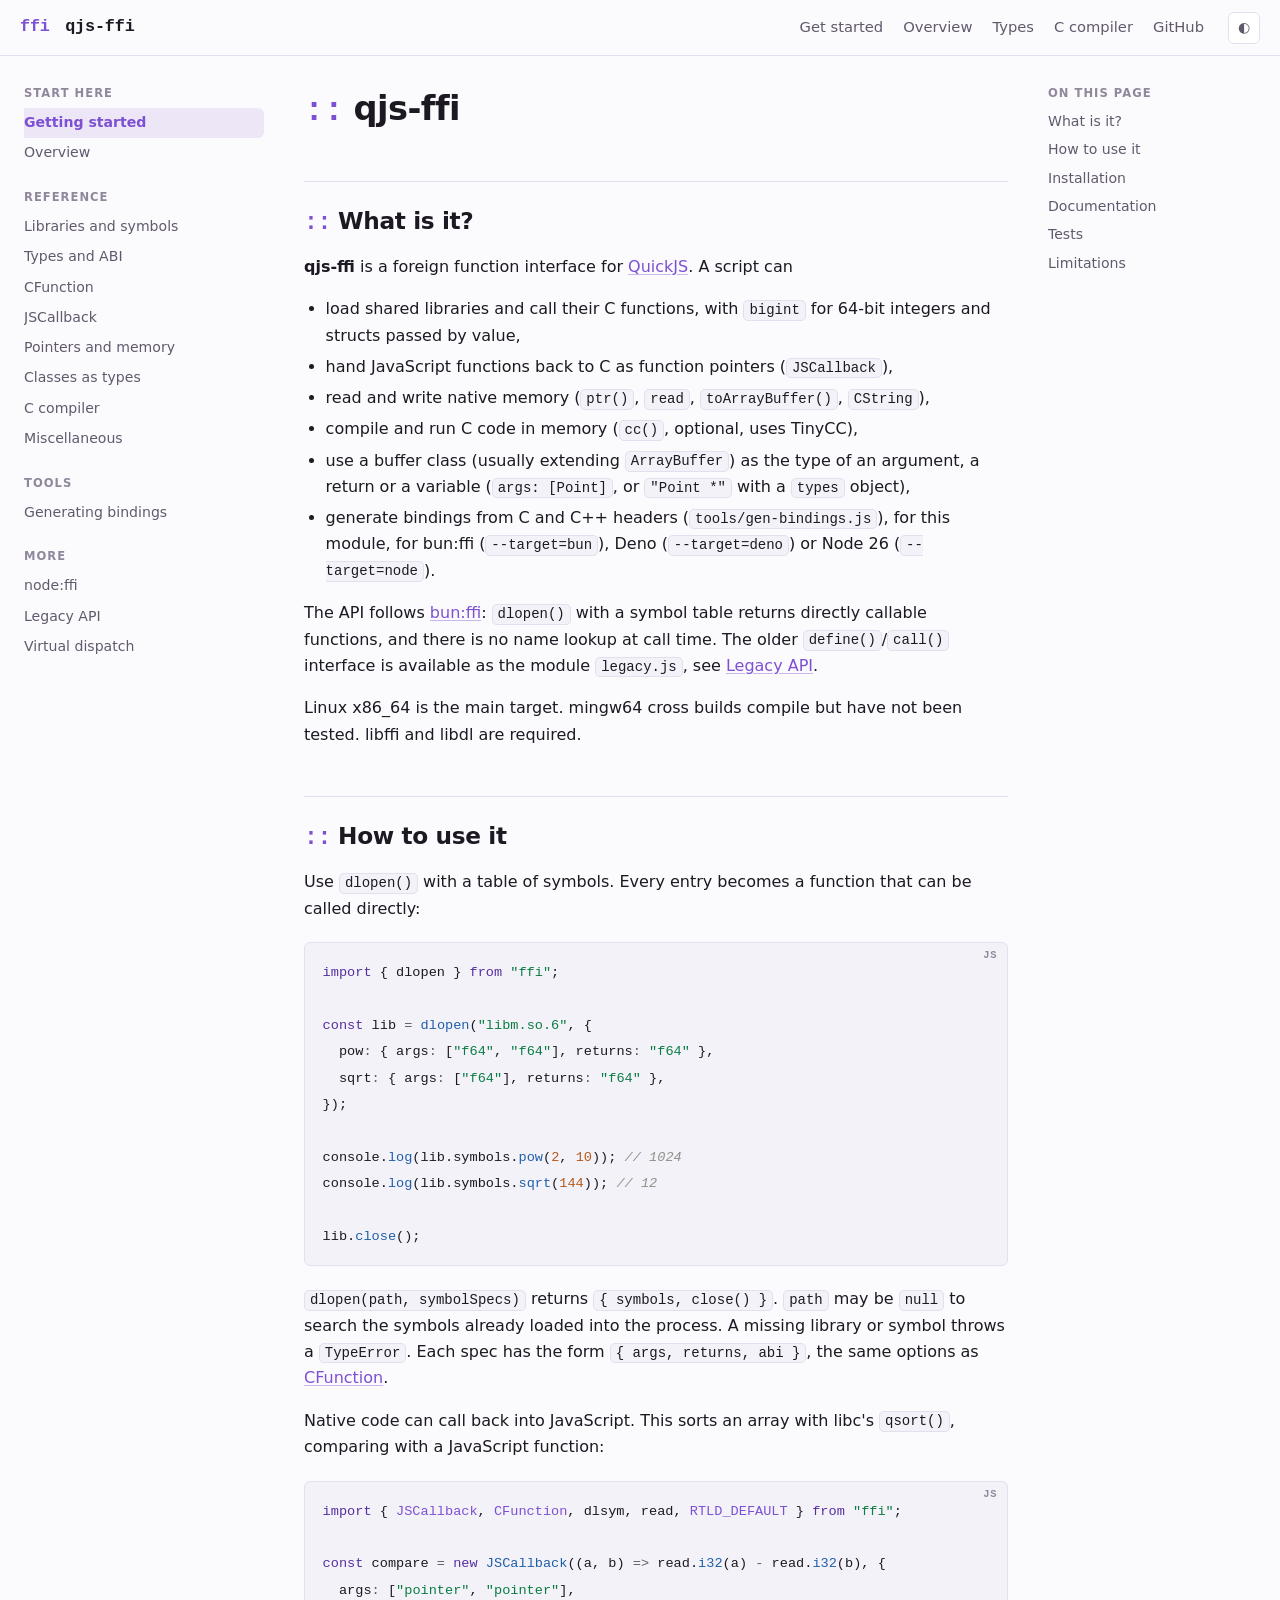
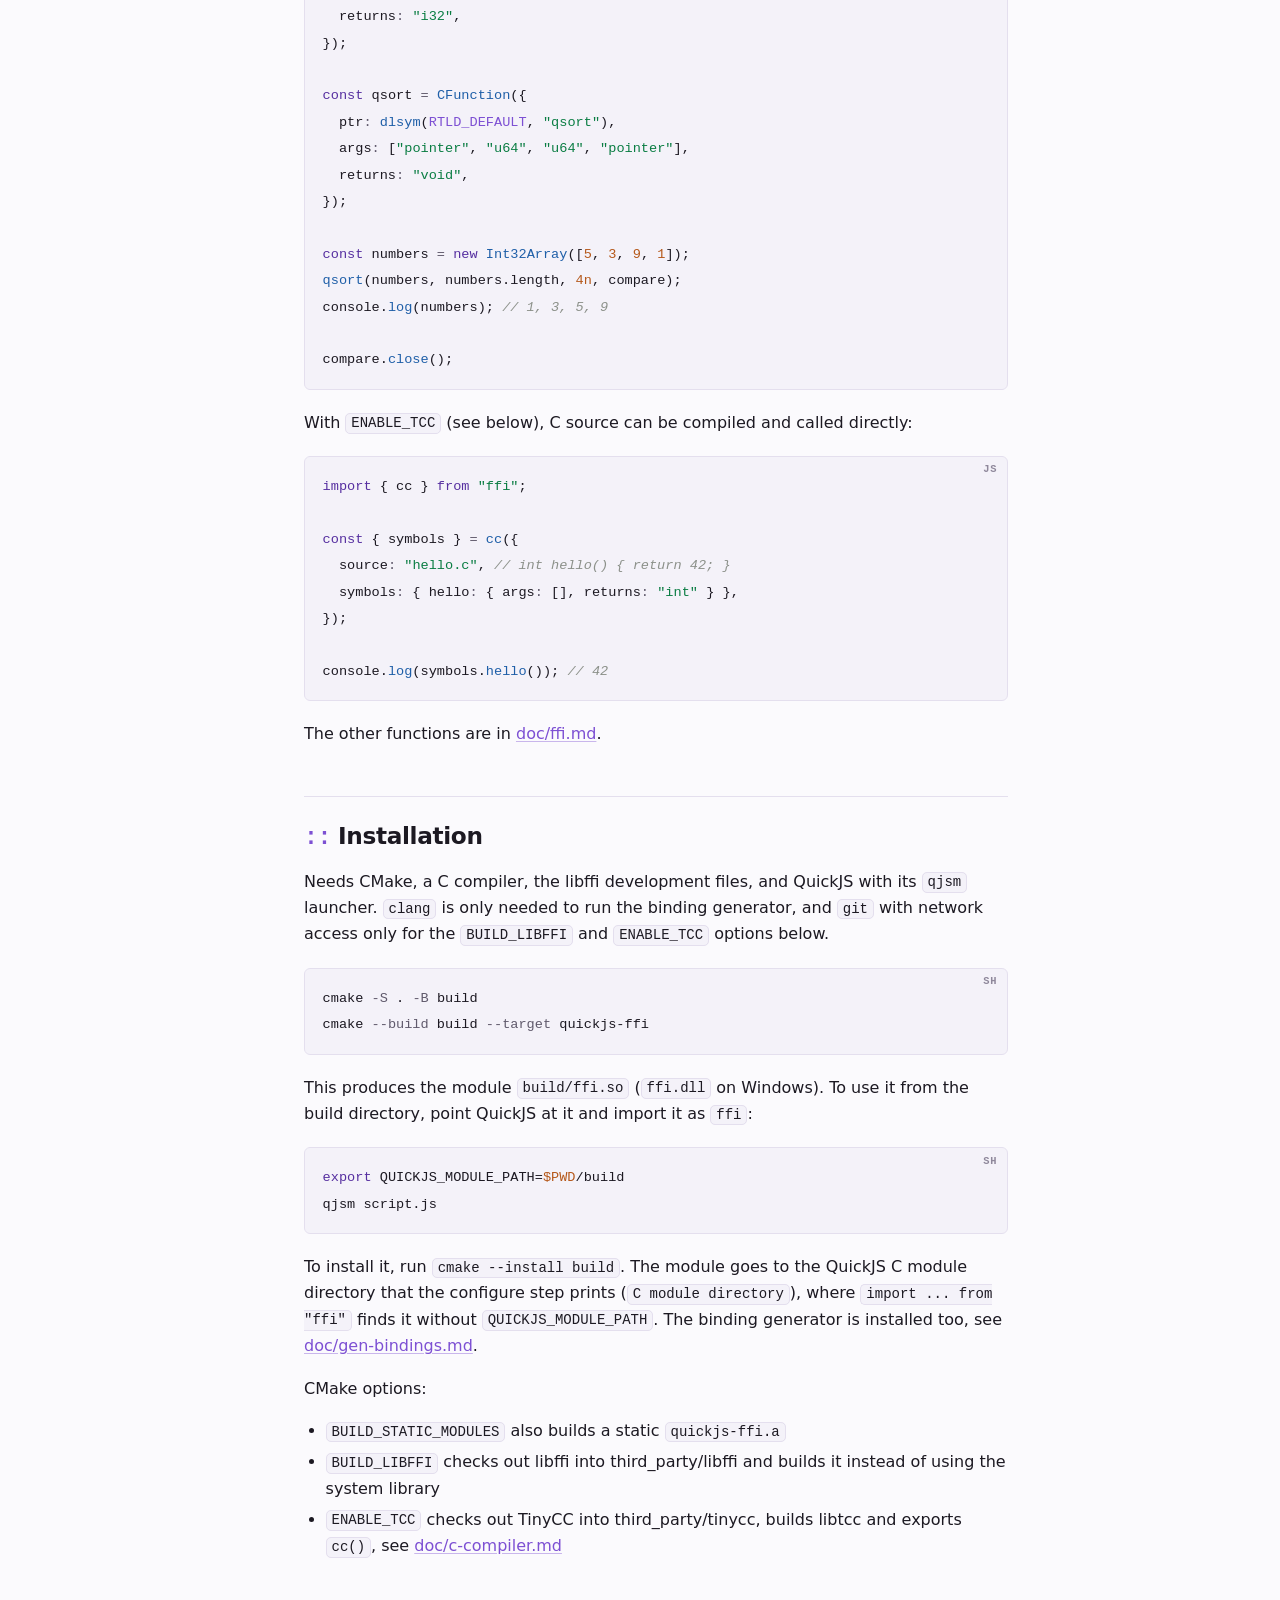
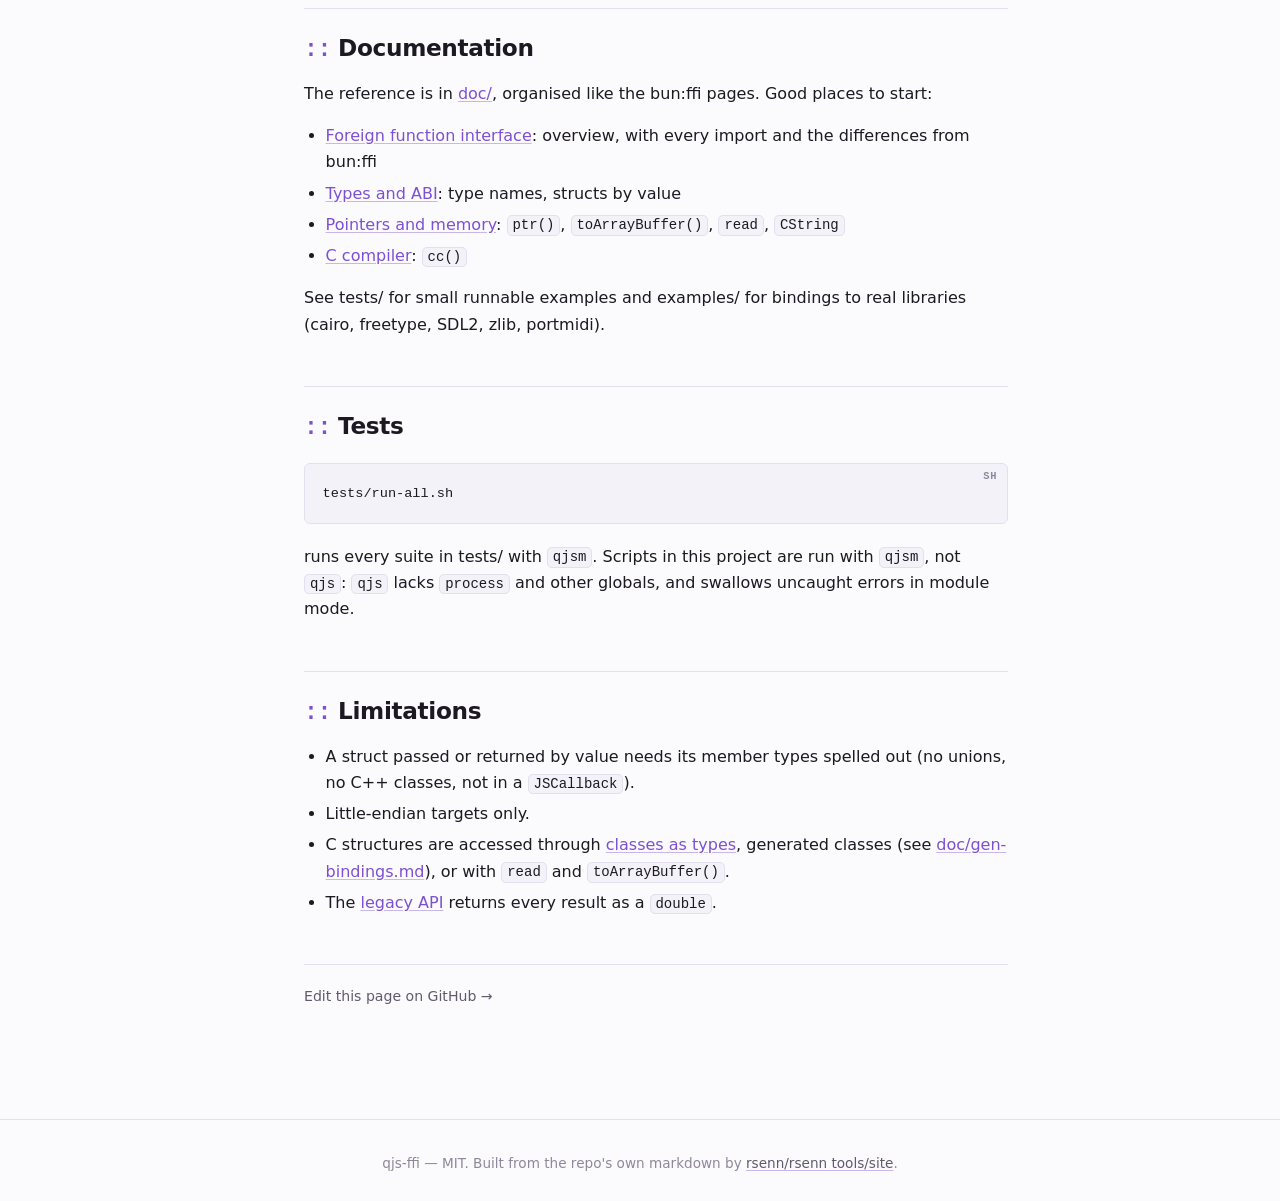
==== commit dab8a2eb: "Sync qjs-ffi site Built from qjs-ffi@689cf83 (main) with rsenn/rsenn@143334e." ====
--- a/getting-started.html
+++ b/getting-started.html
@@ -38,7 +38,7 @@
 <li>use a buffer class (usually extending <code>ArrayBuffer</code>) as the type of an argument, a return
 or a variable (<code>args: [Point]</code>, or <code>"Point *"</code> with a <code>types</code> object),</li>
 <li>generate bindings from C and C++ headers (<code>tools/gen-bindings.js</code>), for this
-module, for bun:ffi (<code>--target=bun</code>) or for Deno (<code>--target=deno</code>).</li>
+module, for bun:ffi (<code>--target=bun</code>), Deno (<code>--target=deno</code>) or Node 26 (<code>--target=node</code>).</li>
 </ul>
 <p>The API follows <a href="https://bun.com/docs/runtime/ffi" target="_blank" rel="noopener">bun:ffi</a>: <code>dlopen()</code> with a
 symbol table returns directly callable functions, and there is no name lookup at
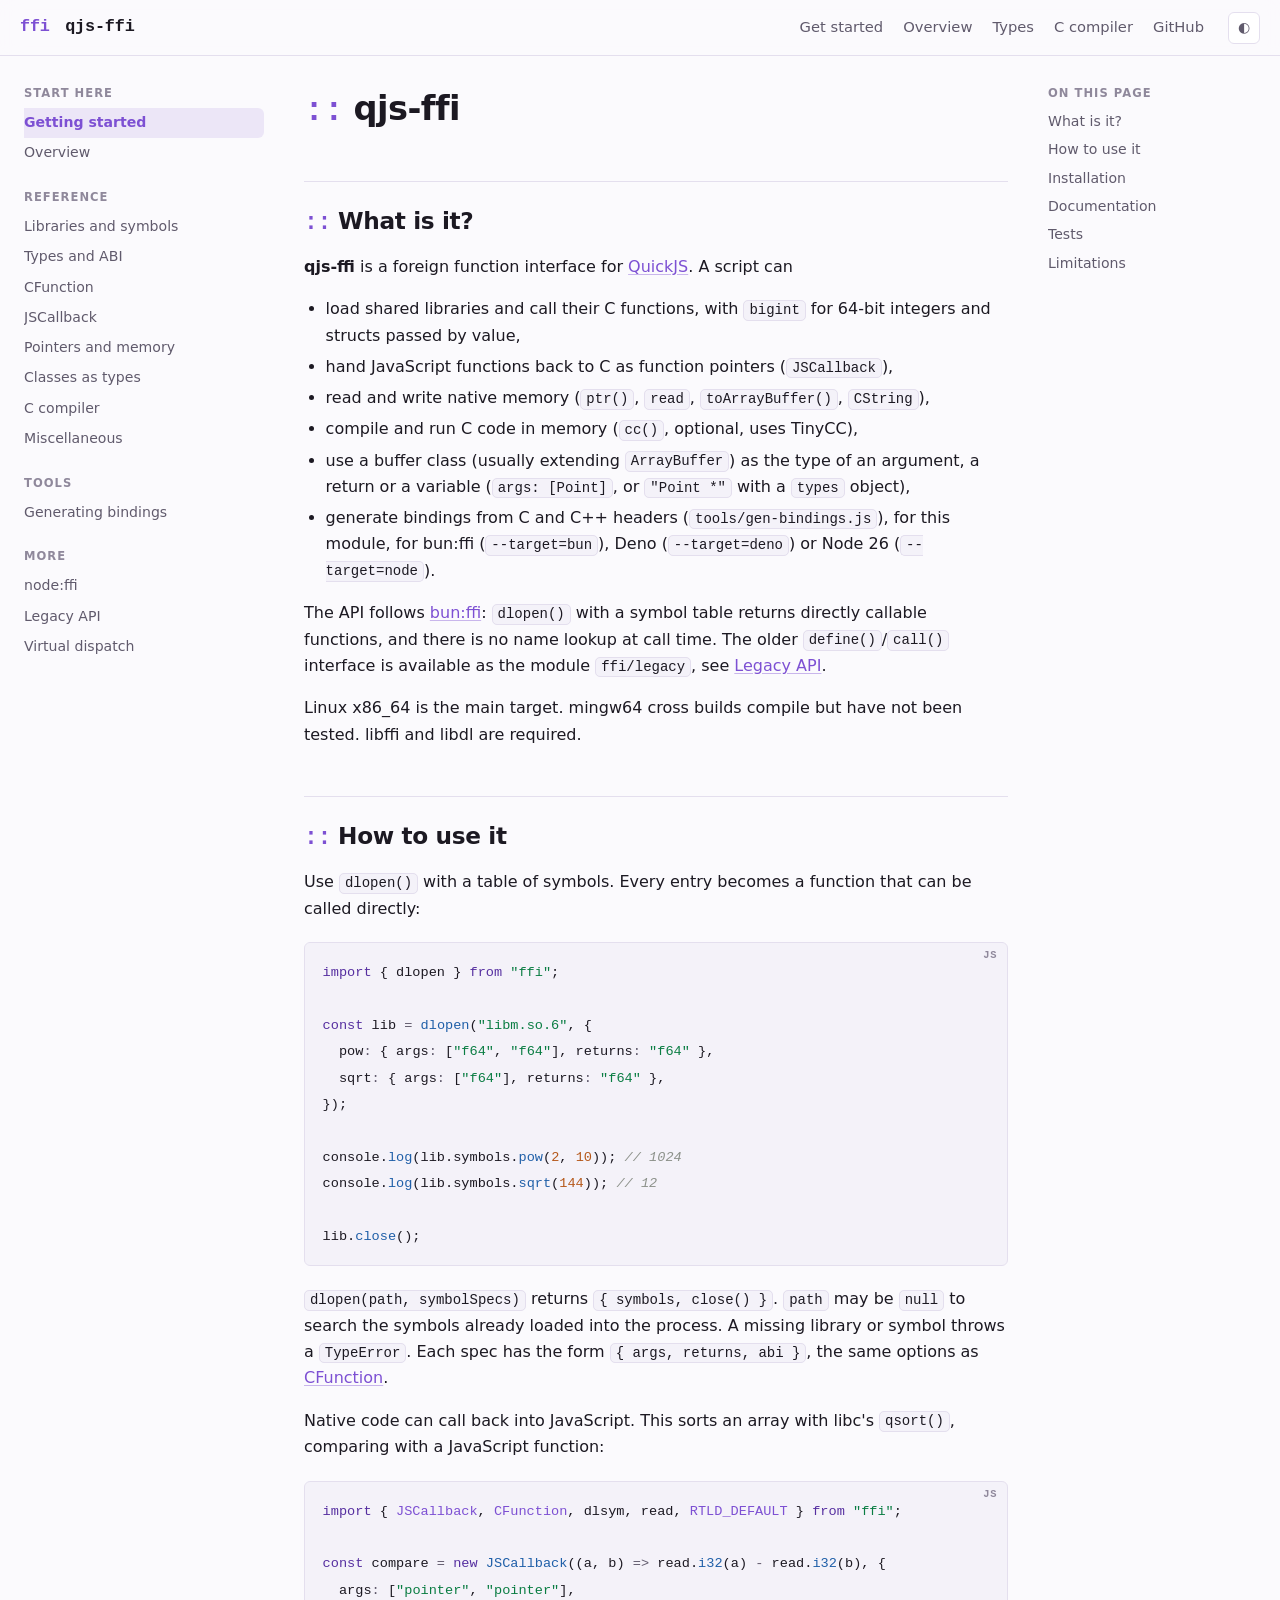
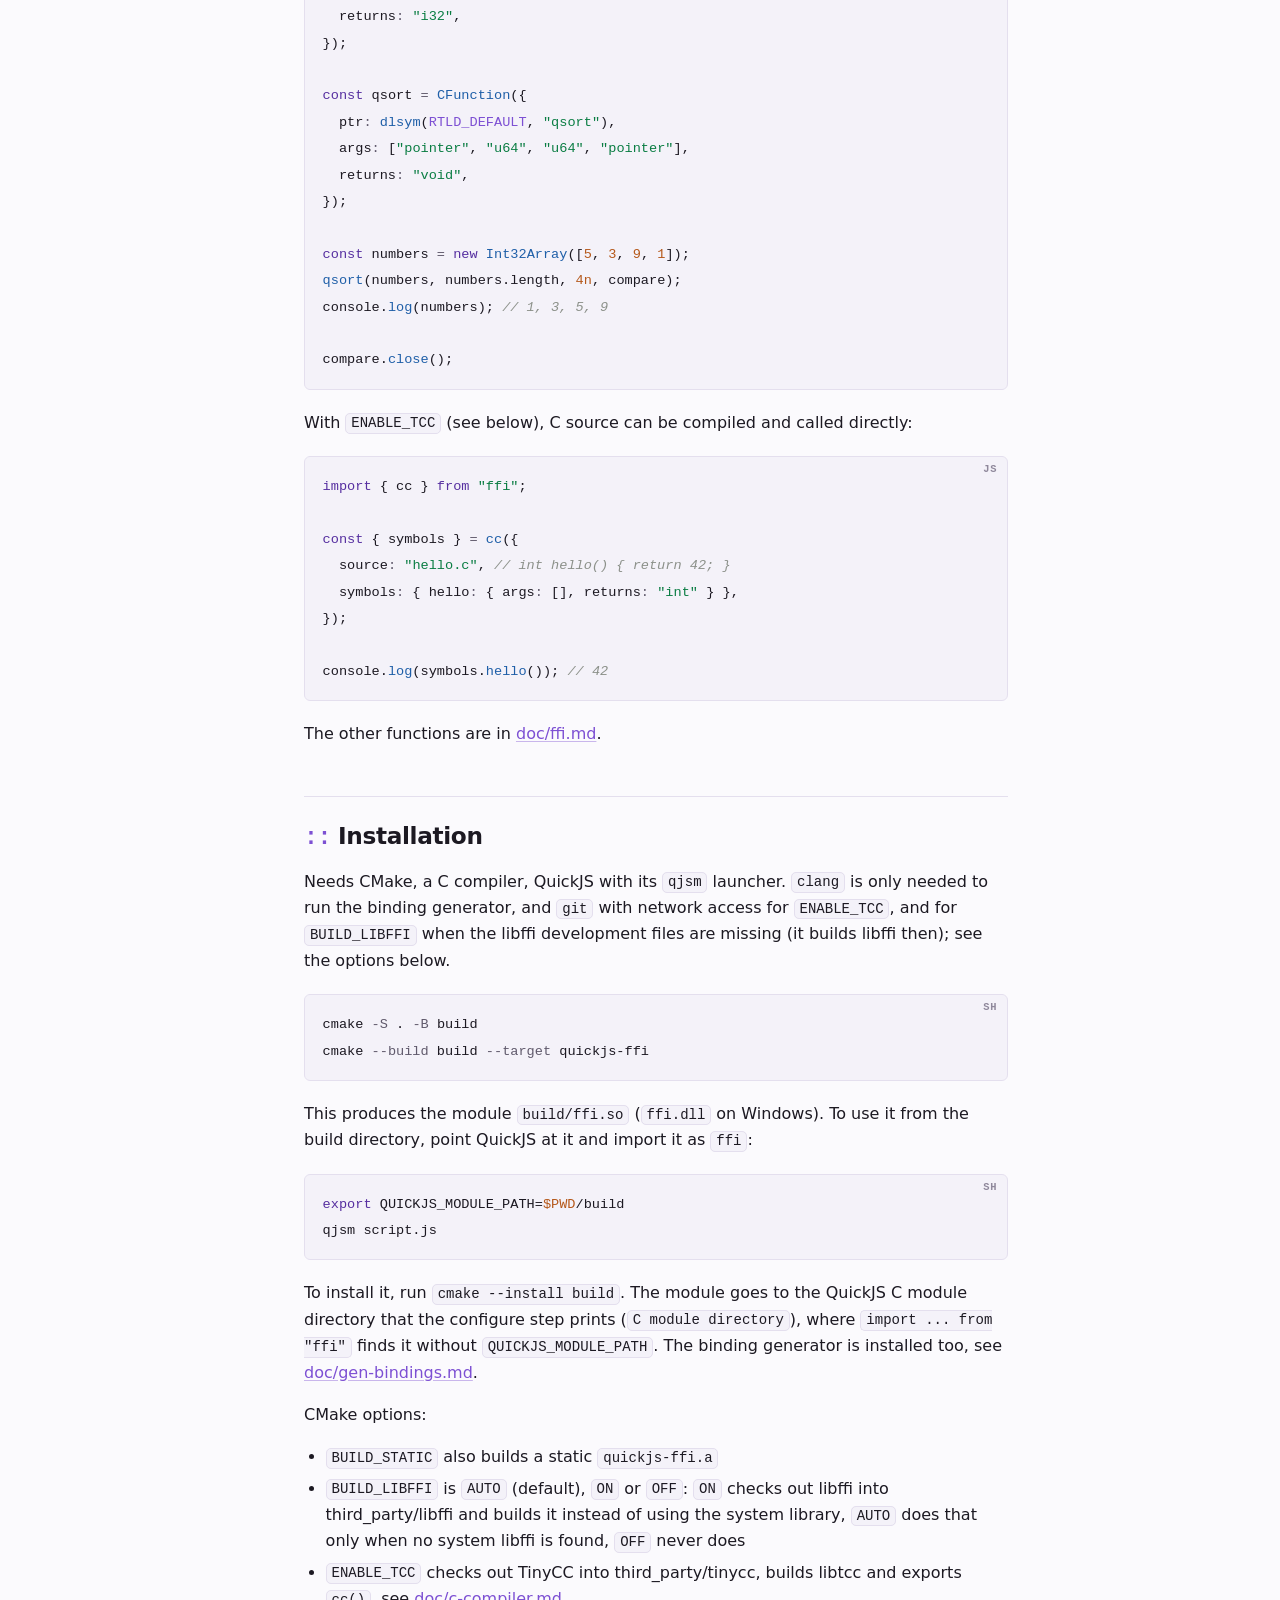
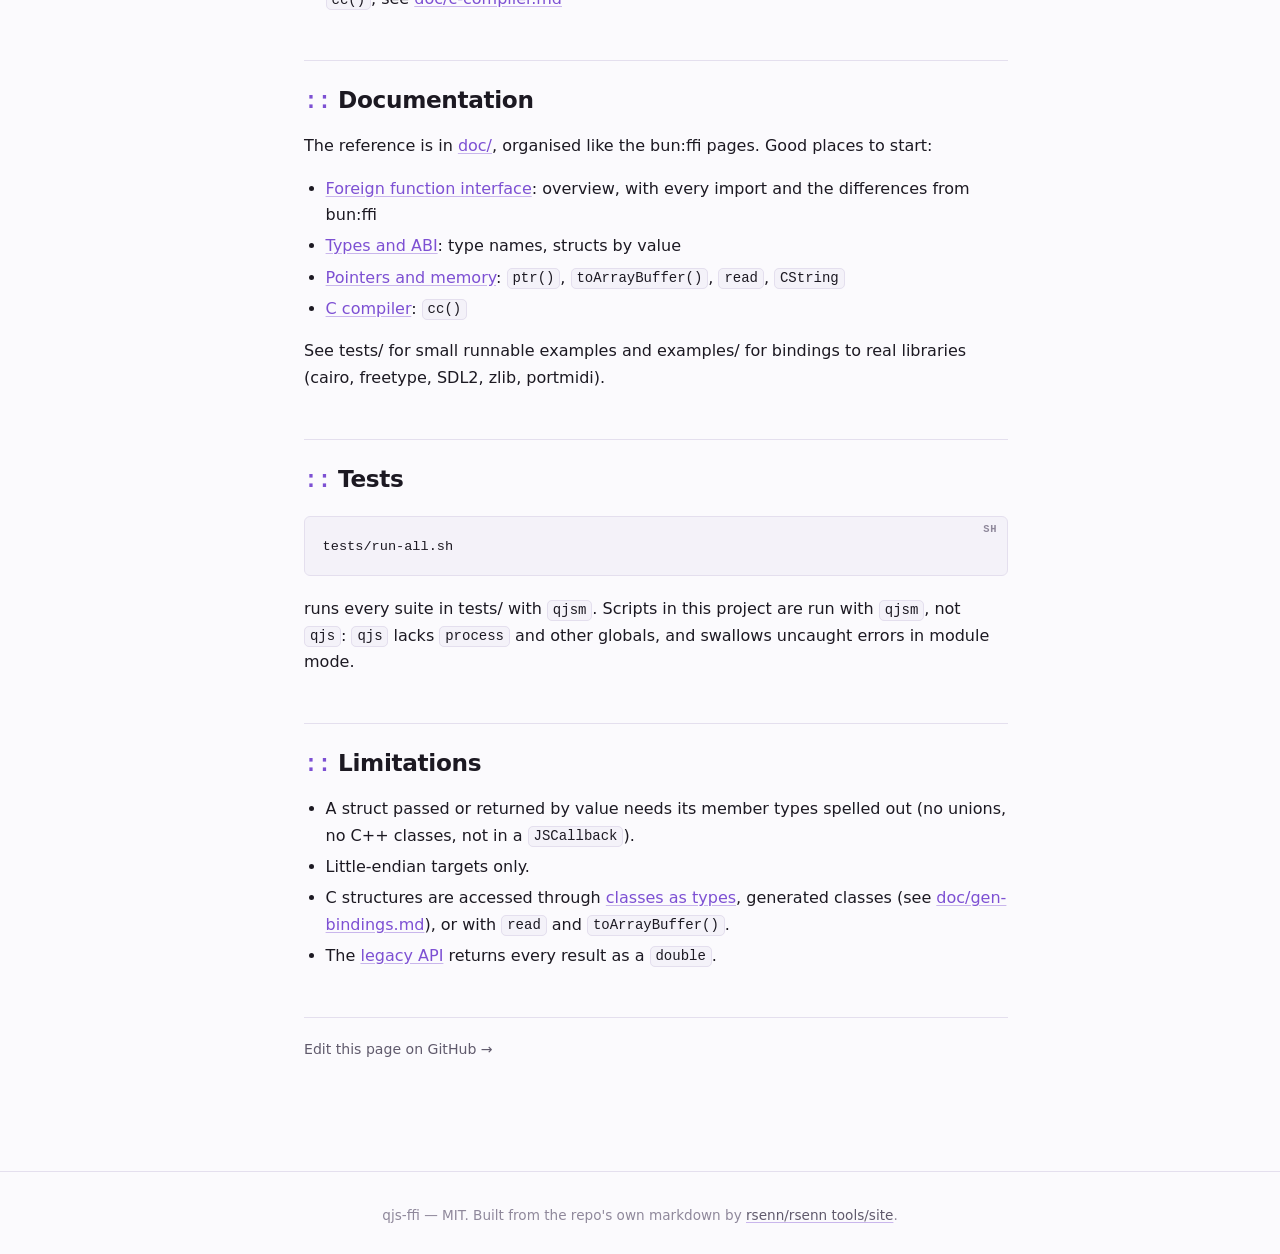
==== commit 708d61a9: "Sync qjs-ffi site Built from qjs-ffi@93e5836 (main) with rsenn/rsenn@833daa3+dirty." ====
--- a/getting-started.html
+++ b/getting-started.html
@@ -43,7 +43,7 @@
 <p>The API follows <a href="https://bun.com/docs/runtime/ffi" target="_blank" rel="noopener">bun:ffi</a>: <code>dlopen()</code> with a
 symbol table returns directly callable functions, and there is no name lookup at
 call time. The older <code>define()</code>/<code>call()</code> interface is available as the module
-<code>legacy.js</code>, see <a href="docs/legacy.html">Legacy API</a>.</p>
+<code>ffi/legacy</code>, see <a href="docs/legacy.html">Legacy API</a>.</p>
 <p>Linux x86_64 is the main target. mingw64 cross builds compile but have not been
 tested. libffi and libdl are required.</p>
 <h2 id="how-to-use-it"><a class="anchor" href="#how-to-use-it" aria-hidden="true">#</a>How to use it</h2>
@@ -95,9 +95,10 @@
 <span class="t-id">console</span>.<span class="t-fn">log</span>(<span class="t-id">symbols</span>.<span class="t-fn">hello</span>()); <span class="t-cm">// 42</span></code></pre></div>
 <p>The other functions are in <a href="docs/ffi.html">doc/ffi.md</a>.</p>
 <h2 id="installation"><a class="anchor" href="#installation" aria-hidden="true">#</a>Installation</h2>
-<p>Needs CMake, a C compiler, the libffi development files, and QuickJS with its
+<p>Needs CMake, a C compiler, QuickJS with its
 <code>qjsm</code> launcher. <code>clang</code> is only needed to run the binding generator, and <code>git</code>
-with network access only for the <code>BUILD_LIBFFI</code> and <code>ENABLE_TCC</code> options below.</p>
+with network access for <code>ENABLE_TCC</code>, and for <code>BUILD_LIBFFI</code> when the libffi
+development files are missing (it builds libffi then); see the options below.</p>
 <div class="codeblock" data-lang="sh"><pre><code class="language-sh"><span class="t-id">cmake</span> <span class="t-op">-S</span> . <span class="t-op">-B</span> <span class="t-id">build</span>
 <span class="t-id">cmake</span> <span class="t-op">--build</span> <span class="t-id">build</span> <span class="t-op">--target</span> <span class="t-id">quickjs-ffi</span></code></pre></div>
 <p>This produces the module <code>build/ffi.so</code> (<code>ffi.dll</code> on Windows). To use it from
@@ -110,9 +111,11 @@
 generator is installed too, see <a href="docs/gen-bindings.html">doc/gen-bindings.md</a>.</p>
 <p>CMake options:</p>
 <ul>
-<li><code>BUILD_STATIC_MODULES</code> also builds a static <code>quickjs-ffi.a</code></li>
-<li><code>BUILD_LIBFFI</code> checks out libffi into third_party/libffi and builds it
-instead of using the system library</li>
+<li><code>BUILD_STATIC</code> also builds a static <code>quickjs-ffi.a</code></li>
+<li><code>BUILD_LIBFFI</code> is <code>AUTO</code> (default), <code>ON</code> or <code>OFF</code>: <code>ON</code> checks out libffi
+into third_party/libffi and builds it instead of using the system
+library, <code>AUTO</code> does that only when no system libffi is found, <code>OFF</code>
+never does</li>
 <li><code>ENABLE_TCC</code> checks out TinyCC into third_party/tinycc, builds libtcc and
 exports <code>cc()</code>, see <a href="docs/c-compiler.html">doc/c-compiler.md</a></li>
 </ul>
